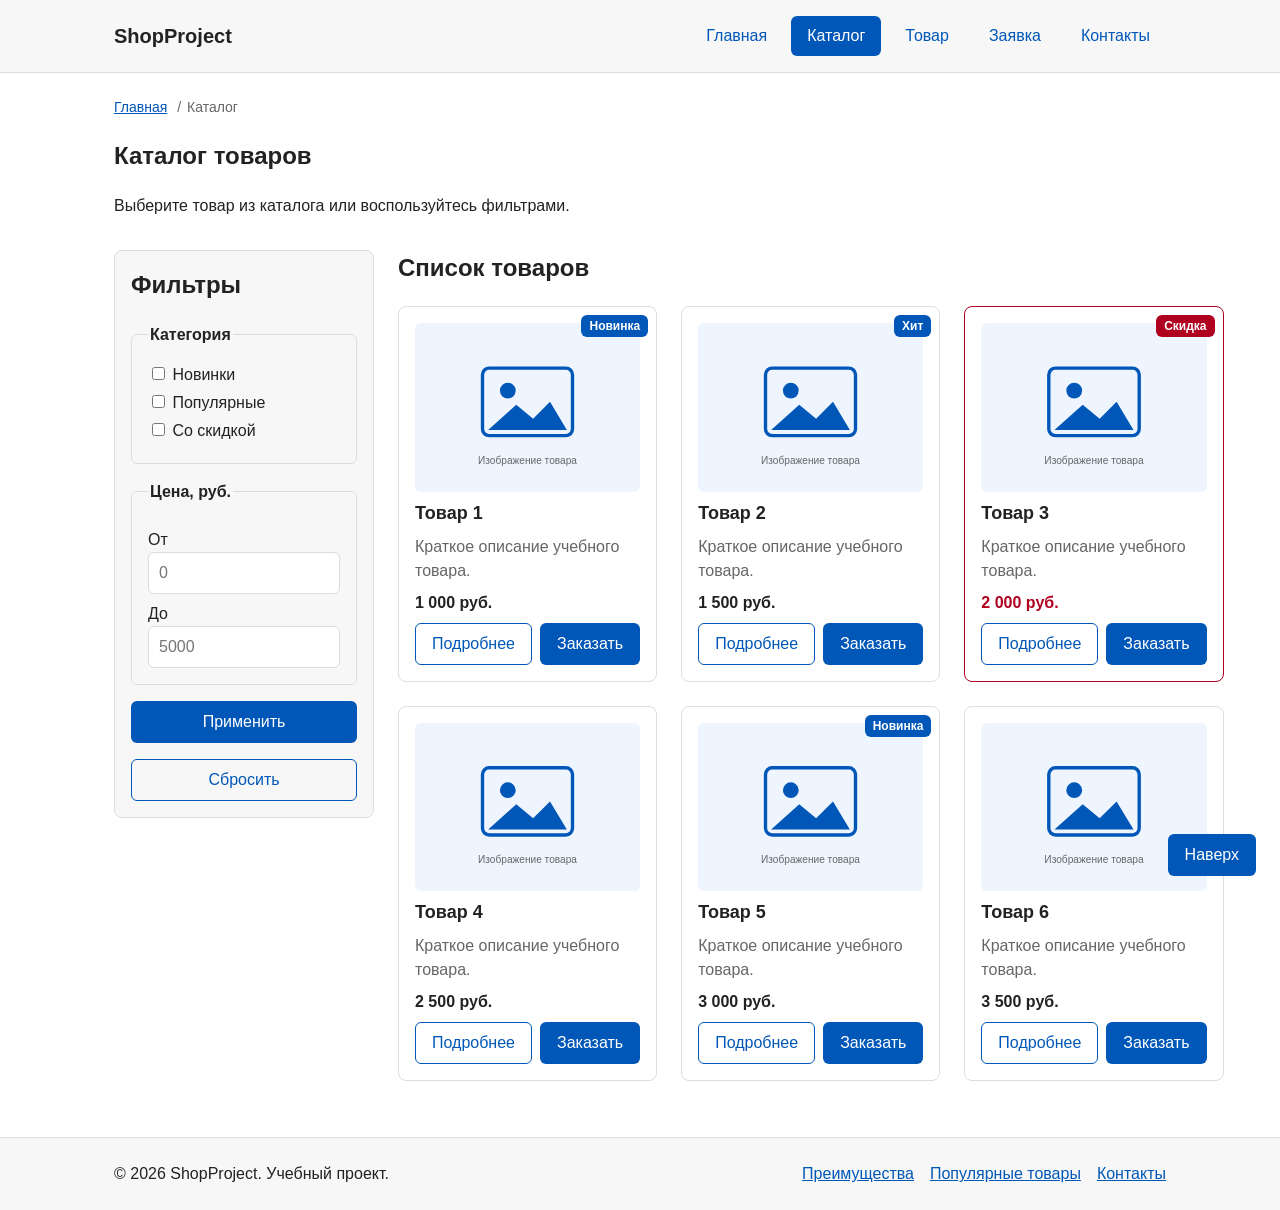
==== catalog.html @ 9f117d43 "Initial project from KR1" ====
<!DOCTYPE html>
<html lang="ru">
<head>
  <meta charset="UTF-8">
  <meta name="viewport" content="width=device-width, initial-scale=1.0">
  <title>Каталог — ShopProject</title>
  <meta name="description" content="Каталог учебных товаров с фильтрами.">
  <link rel="stylesheet" href="css/style.css">
  <script src="js/main.js" defer></script>
</head>
<body>
  <header class="site-header">
    <div class="site-header__inner">
      <a class="site-header__logo" href="index.html">ShopProject</a>

      <nav class="site-nav" aria-label="Основная навигация">
        <ul class="site-nav__list">
          <li class="site-nav__item">
            <a class="site-nav__link" href="index.html">Главная</a>
          </li>
          <li class="site-nav__item">
            <a class="site-nav__link site-nav__link--active" href="catalog.html">Каталог</a>
          </li>
          <li class="site-nav__item">
            <a class="site-nav__link" href="product.html">Товар</a>
          </li>
          <li class="site-nav__item">
            <a class="site-nav__link" href="order.html">Заявка</a>
          </li>
          <li class="site-nav__item">
            <a class="site-nav__link" href="contacts.html">Контакты</a>
          </li>
        </ul>
      </nav>
    </div>
  </header>

  <main id="top">
    <nav class="breadcrumbs" aria-label="Хлебные крошки">
      <a class="breadcrumbs__link" href="index.html">Главная</a>
      <span class="breadcrumbs__current">Каталог</span>
    </nav>

    <section class="section">
      <h1>Каталог товаров</h1>
      <p>Выберите товар из каталога или воспользуйтесь фильтрами.</p>
    </section>

    <div class="catalog-layout">
      <aside class="catalog-filters">
        <h2 class="catalog-filters__title">Фильтры</h2>

        <form class="filters-form" action="#" method="get">
          <fieldset class="filters-form__group">
            <legend class="filters-form__legend">Категория</legend>
            <label class="filters-form__option">
              <input type="checkbox" name="category" value="new"> Новинки
            </label>
            <label class="filters-form__option">
              <input type="checkbox" name="category" value="popular"> Популярные
            </label>
            <label class="filters-form__option">
              <input type="checkbox" name="category" value="sale"> Со скидкой
            </label>
          </fieldset>

          <fieldset class="filters-form__group">
            <legend class="filters-form__legend">Цена, руб.</legend>
            <label class="filters-form__label" for="price-from">От</label>
            <input class="filters-form__input" id="price-from" name="price-from" type="number" min="0" placeholder="0">
            <label class="filters-form__label" for="price-to">До</label>
            <input class="filters-form__input" id="price-to" name="price-to" type="number" min="0" placeholder="5000">
          </fieldset>

          <button class="button button--primary" type="submit">Применить</button>
          <button class="button button--secondary" type="reset">Сбросить</button>
        </form>
      </aside>

      <section class="catalog-products">
        <h2 class="section__title">Список товаров</h2>

        <div class="products-grid">
          <article class="product-card">
            <span class="product-card__badge">Новинка</span>
            <img class="product-card__image" src="images/product-placeholder.svg" alt="Учебный товар 1" width="400" height="300">
            <h3 class="product-card__title">Товар 1</h3>
            <p class="product-card__description">Краткое описание учебного товара.</p>
            <p class="product-card__price">1 000 руб.</p>
            <div class="product-card__actions">
              <a class="button button--secondary" href="product.html">Подробнее</a>
              <button class="button button--primary product-card__button" type="button" data-product="Товар 1">
                Заказать
              </button>
            </div>
          </article>

          <article class="product-card">
            <span class="product-card__badge">Хит</span>
            <img class="product-card__image" src="images/product-placeholder.svg" alt="Учебный товар 2" width="400" height="300">
            <h3 class="product-card__title">Товар 2</h3>
            <p class="product-card__description">Краткое описание учебного товара.</p>
            <p class="product-card__price">1 500 руб.</p>
            <div class="product-card__actions">
              <a class="button button--secondary" href="product.html">Подробнее</a>
              <button class="button button--primary product-card__button" type="button" data-product="Товар 2">
                Заказать
              </button>
            </div>
          </article>

          <article class="product-card product-card--discount">
            <span class="product-card__badge">Скидка</span>
            <img class="product-card__image" src="images/product-placeholder.svg" alt="Учебный товар 3" width="400" height="300">
            <h3 class="product-card__title">Товар 3</h3>
            <p class="product-card__description">Краткое описание учебного товара.</p>
            <p class="product-card__price">2 000 руб.</p>
            <div class="product-card__actions">
              <a class="button button--secondary" href="product.html">Подробнее</a>
              <button class="button button--primary product-card__button" type="button" data-product="Товар 3">
                Заказать
              </button>
            </div>
          </article>

          <article class="product-card">
            <img class="product-card__image" src="images/product-placeholder.svg" alt="Учебный товар 4" width="400" height="300">
            <h3 class="product-card__title">Товар 4</h3>
            <p class="product-card__description">Краткое описание учебного товара.</p>
            <p class="product-card__price">2 500 руб.</p>
            <div class="product-card__actions">
              <a class="button button--secondary" href="product.html">Подробнее</a>
              <button class="button button--primary product-card__button" type="button" data-product="Товар 4">
                Заказать
              </button>
            </div>
          </article>

          <article class="product-card">
            <span class="product-card__badge">Новинка</span>
            <img class="product-card__image" src="images/product-placeholder.svg" alt="Учебный товар 5" width="400" height="300">
            <h3 class="product-card__title">Товар 5</h3>
            <p class="product-card__description">Краткое описание учебного товара.</p>
            <p class="product-card__price">3 000 руб.</p>
            <div class="product-card__actions">
              <a class="button button--secondary" href="product.html">Подробнее</a>
              <button class="button button--primary product-card__button" type="button" data-product="Товар 5">
                Заказать
              </button>
            </div>
          </article>

          <article class="product-card">
            <img class="product-card__image" src="images/product-placeholder.svg" alt="Учебный товар 6" width="400" height="300">
            <h3 class="product-card__title">Товар 6</h3>
            <p class="product-card__description">Краткое описание учебного товара.</p>
            <p class="product-card__price">3 500 руб.</p>
            <div class="product-card__actions">
              <a class="button button--secondary" href="product.html">Подробнее</a>
              <button class="button button--primary product-card__button" type="button" data-product="Товар 6">
                Заказать
              </button>
            </div>
          </article>
        </div>
      </section>
    </div>
  </main>

  <footer class="site-footer" id="contacts">
    <div class="site-footer__inner">
      <p class="site-footer__text">&copy; 2026 ShopProject. Учебный проект.</p>
      <nav class="site-footer__links" aria-label="Ссылки в подвале">
        <a href="index.html#advantages">Преимущества</a>
        <a href="index.html#popular">Популярные товары</a>
        <a href="contacts.html">Контакты</a>
      </nav>
    </div>
  </footer>

  <a class="button button--primary back-to-top" href="#top">Наверх</a>

  <dialog class="order-dialog" id="order-dialog" aria-labelledby="order-dialog-title">
    <h2 class="order-dialog__title" id="order-dialog-title">Быстрая заявка</h2>

    <form class="order-form" action="#" method="post">
      <input type="hidden" id="dialog-product" name="product">

      <div class="order-form__field">
        <label class="order-form__label" for="dialog-name">Имя</label>
        <input class="order-form__input" id="dialog-name" name="name" type="text" required>
      </div>

      <div class="order-form__field">
        <label class="order-form__label" for="dialog-email">E-mail</label>
        <input class="order-form__input" id="dialog-email" name="email" type="email" required>
      </div>

      <div class="order-form__actions">
        <button class="button button--primary" type="submit">Отправить заявку</button>
        <button class="button button--secondary" type="button" id="close-order-dialog">Закрыть</button>
      </div>
    </form>
  </dialog>
</body>
</html>
---- css/style.css ----
/* ===============================
   1. Переменные проекта
   =============================== */

:root {
  /* Цвета */
  --color-bg: #ffffff;
  --color-text: #222222;
  --color-muted: #666666;
  --color-primary: #0057b8;
  --color-primary-dark: #003f86;
  --color-border: #dddddd;
  --color-surface: #f7f7f7;
  --color-surface-accent: #eef5ff;
  --color-danger: #b00020;
  --color-success: #168a2f;
  --color-white: #ffffff;

  /* Отступы */
  --space-xs: 4px;
  --space-sm: 8px;
  --space-md: 16px;
  --space-lg: 24px;
  --space-xl: 32px;

  /* Скругления */
  --radius-sm: 6px;
  --radius-md: 8px;
  --radius-lg: 12px;

  /* Размеры */
  --container-width: 1100px;
}

/* ===============================
   2. Базовые стили
   =============================== */

* {
  box-sizing: border-box;
}

html {
  scroll-behavior: smooth;
}

body {
  margin: 0;
  font-family: Arial, sans-serif;
  line-height: 1.5;
  color: var(--color-text);
  background-color: var(--color-bg);
}

a {
  color: var(--color-primary);
}

a:hover {
  color: var(--color-primary-dark);
}

a:focus-visible {
  outline: 2px solid var(--color-primary);
  outline-offset: 3px;
}

main {
  max-width: var(--container-width);
  margin: 0 auto;
  padding: var(--space-lg);
}

:target {
  outline: 2px dashed var(--color-primary);
  outline-offset: 4px;
}

/* ===============================
   3. Шапка и навигация
   =============================== */

.site-header {
  position: sticky;
  top: 0;
  z-index: 100;
  background-color: var(--color-surface);
  border-bottom: 1px solid var(--color-border);
}

.site-header__inner {
  display: flex;
  justify-content: space-between;
  align-items: center;
  max-width: var(--container-width);
  margin: 0 auto;
  padding: var(--space-md) var(--space-lg);
}

.site-header__logo {
  font-size: 20px;
  font-weight: 700;
  color: var(--color-text);
  text-decoration: none;
}

.site-nav__list {
  display: flex;
  align-items: center;
  gap: var(--space-sm);
  margin: 0;
  padding: 0;
  list-style: none;
}

.site-nav__link {
  display: inline-block;
  padding: var(--space-sm) var(--space-md);
  color: var(--color-primary);
  text-decoration: none;
  border-radius: var(--radius-sm);
}

.site-nav__link:hover {
  color: var(--color-white);
  background-color: var(--color-primary);
}

.site-nav__link:focus-visible {
  outline: 2px solid var(--color-primary);
  outline-offset: 3px;
}

.site-nav__link--active {
  color: var(--color-white);
  background-color: var(--color-primary);
}

/* ===============================
   4. Хлебные крошки
   =============================== */

.breadcrumbs {
  margin-bottom: var(--space-md);
  font-size: 14px;
  color: var(--color-muted);
}

.breadcrumbs__link {
  color: var(--color-primary);
}

/* Разделитель «/» перед каждым пунктом, кроме первого.
   inline-block — чтобы подчёркивание ссылки не распространялось на «/». */
.breadcrumbs > * + *::before {
  content: "/";
  display: inline-block;
  margin: 0 6px;
  color: var(--color-muted);
}

/* ===============================
   5. Главная страница
   =============================== */

.hero {
  display: grid;
  grid-template-columns: 1fr 1fr;
  align-items: center;
  gap: var(--space-xl);
  margin-bottom: var(--space-xl);
  padding: var(--space-xl);
  background-color: var(--color-surface-accent);
  border-radius: var(--radius-lg);
}

.hero__title {
  margin: 0 0 var(--space-md);
  font-size: 40px;
  line-height: 1.2;
}

.hero__text {
  margin: 0 0 var(--space-lg);
  color: var(--color-muted);
}

.hero__actions {
  display: flex;
  gap: var(--space-md);
}

.hero__image {
  display: block;
  width: 100%;
  height: auto;
  border-radius: var(--radius-md);
}

.section {
  margin-bottom: var(--space-xl);
}

.section__title {
  margin-top: 0;
}

.advantages {
  display: grid;
  grid-template-columns: repeat(3, 1fr);
  gap: var(--space-lg);
  margin: 0;
  padding: 0;
  list-style: none;
}

.advantages__item {
  padding: var(--space-lg);
  border: 1px solid var(--color-border);
  border-radius: var(--radius-md);
  background-color: var(--color-surface);
}

.advantages__title {
  margin: 0 0 var(--space-sm);
  font-size: 18px;
}

.advantages__text {
  margin: 0;
  color: var(--color-muted);
}

.aside-info {
  margin-bottom: var(--space-xl);
  padding: var(--space-md);
  border-left: 4px solid var(--color-primary);
  background-color: var(--color-surface);
}

/* ===============================
   6. Карточки товаров
   =============================== */

.products-grid {
  display: grid;
  grid-template-columns: repeat(3, 1fr);
  gap: var(--space-lg);
}

.product-card {
  position: relative;
  display: flex;
  flex-direction: column;
  gap: var(--space-sm);
  padding: var(--space-md);
  border: 1px solid var(--color-border);
  border-radius: var(--radius-md);
  background-color: var(--color-bg);
}

.product-card:hover {
  border-color: var(--color-primary);
}

.product-card--discount {
  border-color: var(--color-danger);
}

.product-card__badge {
  position: absolute;
  top: var(--space-sm);
  right: var(--space-sm);
  z-index: 1;
  padding: 2px var(--space-sm);
  font-size: 12px;
  font-weight: 700;
  color: var(--color-white);
  background-color: var(--color-primary);
  border-radius: var(--radius-sm);
}

.product-card--discount .product-card__badge {
  background-color: var(--color-danger);
}

.product-card__image {
  display: block;
  width: 100%;
  height: auto;
  border-radius: var(--radius-sm);
}

.product-card__title {
  margin: 0;
  font-size: 18px;
}

.product-card__description {
  margin: 0;
  color: var(--color-muted);
}

.product-card__price {
  margin: 0;
  font-weight: 700;
}

.product-card--discount .product-card__price {
  color: var(--color-danger);
}

.product-card__actions {
  display: flex;
  gap: var(--space-sm);
  margin-top: auto;
}

/* ===============================
   7. Кнопки
   =============================== */

.button {
  display: inline-block;
  padding: var(--space-sm) var(--space-md);
  border: 1px solid transparent;
  border-radius: var(--radius-sm);
  font: inherit;
  text-decoration: none;
  cursor: pointer;
}

.button--primary {
  color: var(--color-white);
  background-color: var(--color-primary);
}

.button--primary:hover {
  color: var(--color-white);
  background-color: var(--color-primary-dark);
}

.button--secondary {
  color: var(--color-primary);
  background-color: transparent;
  border-color: var(--color-primary);
}

.button--secondary:hover {
  color: var(--color-white);
  background-color: var(--color-primary);
}

.button:focus-visible {
  outline: 2px solid var(--color-primary);
  outline-offset: 3px;
}

.button:disabled,
.button--disabled {
  opacity: 0.6;
  cursor: not-allowed;
}

/* ===============================
   8. Каталог
   =============================== */

.catalog-layout {
  display: grid;
  grid-template-columns: 260px 1fr;
  gap: var(--space-lg);
  align-items: start;
}

.catalog-filters {
  position: sticky;
  top: 100px;
  padding: var(--space-md);
  border: 1px solid var(--color-border);
  border-radius: var(--radius-md);
  background-color: var(--color-surface);
}

.catalog-filters__title {
  margin-top: 0;
}

.filters-form {
  display: grid;
  gap: var(--space-md);
}

.filters-form__group {
  margin: 0;
  padding: var(--space-md);
  border: 1px solid var(--color-border);
  border-radius: var(--radius-sm);
}

.filters-form__legend {
  font-weight: 700;
}

.filters-form__option {
  display: block;
  margin-bottom: var(--space-xs);
}

.filters-form__label {
  display: block;
  margin-top: var(--space-sm);
}

.filters-form__input {
  width: 100%;
  padding: 8px 10px;
  border: 1px solid var(--color-border);
  border-radius: var(--radius-sm);
  font: inherit;
}

/* ===============================
   9. Страница товара
   =============================== */

.product {
  display: grid;
  grid-template-columns: 1fr 1fr;
  gap: var(--space-xl);
  margin-bottom: var(--space-xl);
}

.product__image {
  display: block;
  width: 100%;
  height: auto;
  border: 1px solid var(--color-border);
  border-radius: var(--radius-md);
}

.product__title {
  margin-top: 0;
}

.product__description {
  color: var(--color-muted);
}

.product__price {
  font-size: 28px;
  font-weight: 700;
}

.product__actions {
  display: flex;
  gap: var(--space-md);
}

.product-table {
  width: 100%;
  border-collapse: collapse;
}

.product-table__caption {
  margin-bottom: var(--space-sm);
  font-weight: 700;
  text-align: left;
}

.product-table th,
.product-table td {
  padding: 12px;
  border: 1px solid var(--color-border);
  text-align: left;
}

.product-table thead th {
  color: var(--color-white);
  background-color: var(--color-primary);
}

.product-table tbody tr:nth-child(even) {
  background-color: var(--color-surface);
}

/* ===============================
   10. Формы
   =============================== */

.order-form {
  display: grid;
  grid-template-columns: 1fr 1fr;
  gap: var(--space-md);
  padding: var(--space-lg);
  border: 1px solid var(--color-border);
  border-radius: var(--radius-md);
  background-color: var(--color-surface);
}

.order-form__field {
  display: grid;
  gap: var(--space-xs);
}

.order-form__field--wide {
  grid-column: 1 / -1;
}

.order-form__label {
  font-weight: 700;
}

.order-form__input,
.order-form__select,
.order-form__textarea {
  width: 100%;
  padding: 10px 12px;
  border: 1px solid var(--color-border);
  border-radius: var(--radius-sm);
  font: inherit;
  background-color: var(--color-white);
}

.order-form__textarea {
  min-height: 120px;
  resize: vertical;
}

.order-form__input:hover,
.order-form__select:hover,
.order-form__textarea:hover {
  border-color: var(--color-primary);
}

.order-form__input:focus-visible,
.order-form__select:focus-visible,
.order-form__textarea:focus-visible,
.order-form__checkbox:focus-visible {
  outline: 2px solid var(--color-primary);
  outline-offset: 3px;
}

.order-form__check {
  display: flex;
  align-items: center;
  gap: var(--space-sm);
}

.order-form__note {
  margin: 0;
  font-size: 14px;
  color: var(--color-muted);
}

.order-form__actions {
  display: flex;
  gap: var(--space-md);
}

/* ===============================
   11. Контакты
   =============================== */

.contacts {
  display: grid;
  grid-template-columns: 1fr 1fr;
  gap: var(--space-xl);
  align-items: start;
}

.contacts__list {
  margin: 0;
  padding: var(--space-lg);
  list-style: none;
  border: 1px solid var(--color-border);
  border-radius: var(--radius-md);
}

.contacts__item {
  padding: var(--space-sm) 0;
  border-bottom: 1px solid var(--color-border);
}

.contacts__item:last-child {
  border-bottom: none;
}

/* ===============================
   12. Модальное окно
   =============================== */

.order-dialog {
  width: 560px;
  padding: var(--space-lg);
  border: none;
  border-radius: var(--radius-lg);
}

.order-dialog::backdrop {
  background-color: rgba(0, 0, 0, 0.5);
}

.order-dialog__title {
  margin-top: 0;
}

.order-dialog .order-form {
  grid-template-columns: 1fr;
  padding: 0;
  border: none;
  background-color: transparent;
}

/* ===============================
   13. Подвал и кнопка «Наверх»
   =============================== */

.site-footer {
  margin-top: var(--space-xl);
  background-color: var(--color-surface);
  border-top: 1px solid var(--color-border);
}

.site-footer__inner {
  display: flex;
  justify-content: space-between;
  align-items: center;
  max-width: var(--container-width);
  margin: 0 auto;
  padding: var(--space-lg);
}

.site-footer__text {
  margin: 0;
}

.site-footer__links {
  display: flex;
  gap: var(--space-md);
}

.back-to-top {
  position: fixed;
  right: var(--space-lg);
  bottom: var(--space-lg);
  z-index: 90;
}
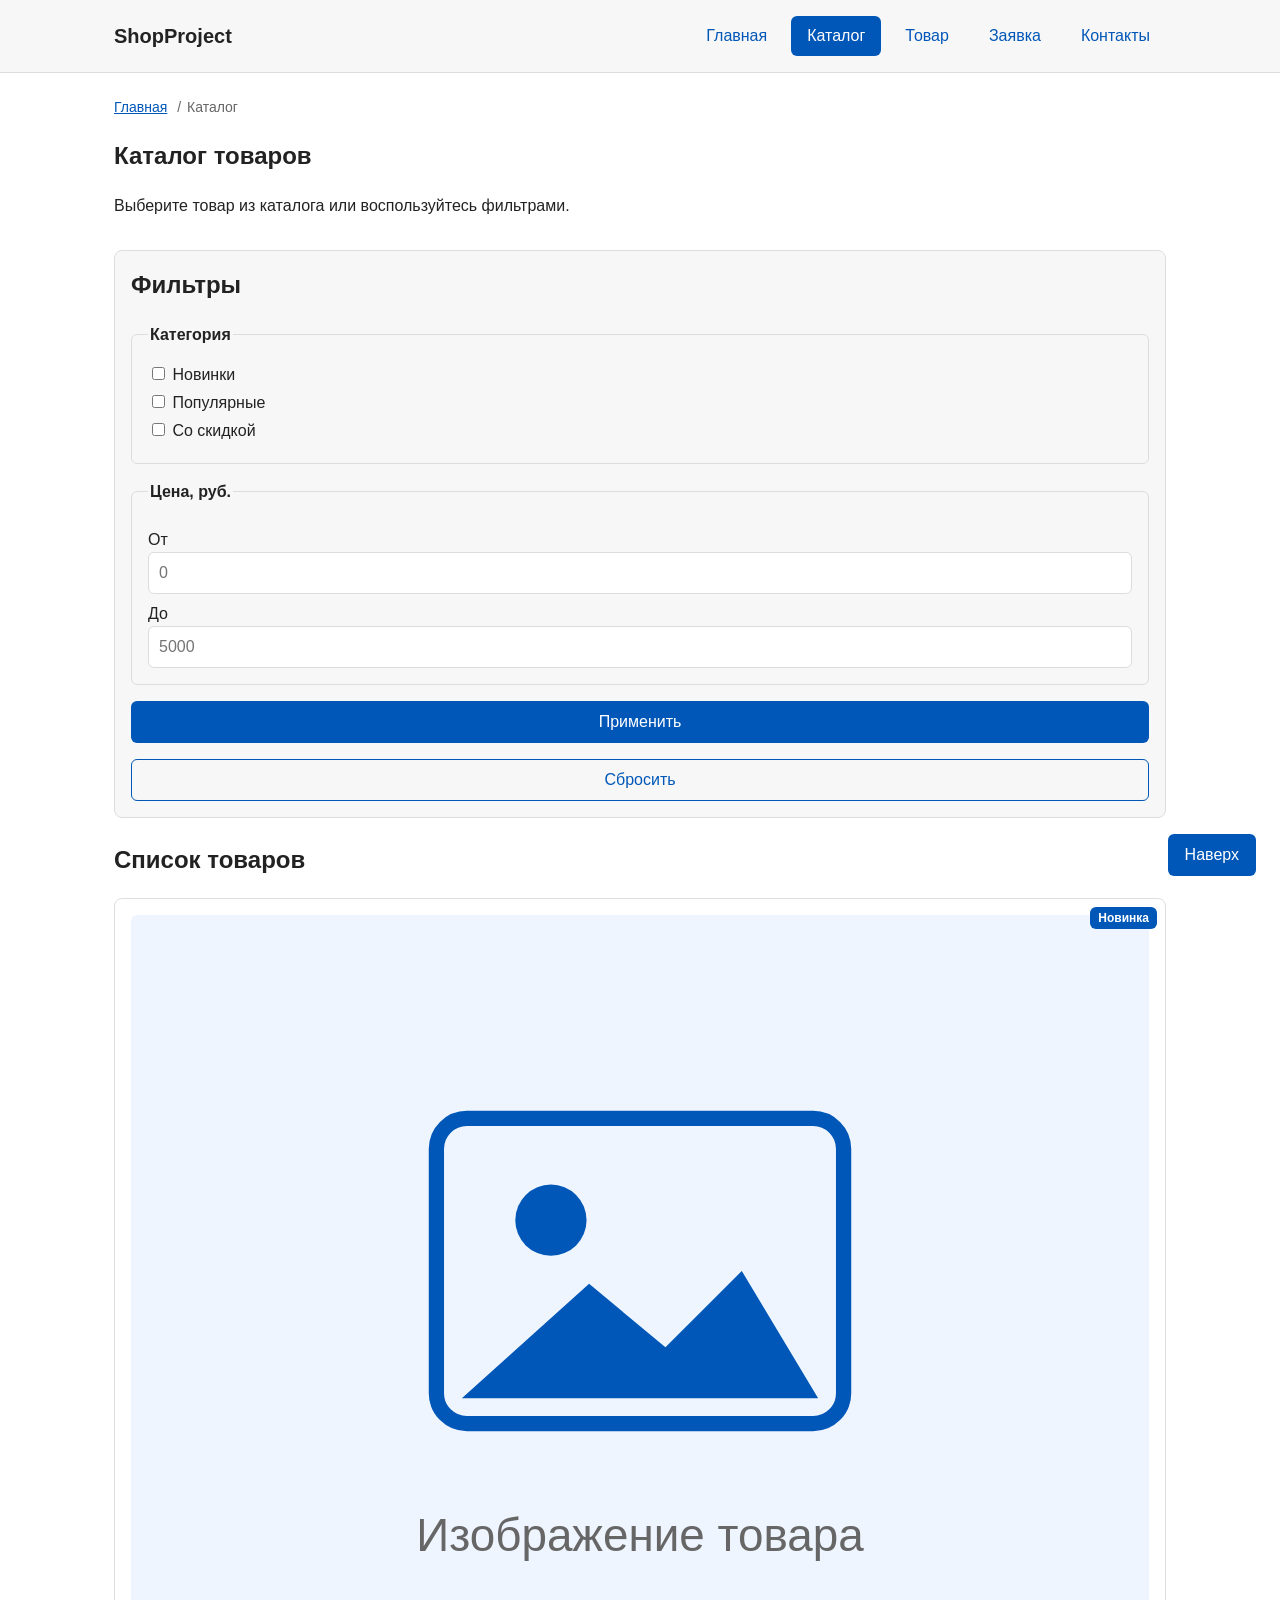
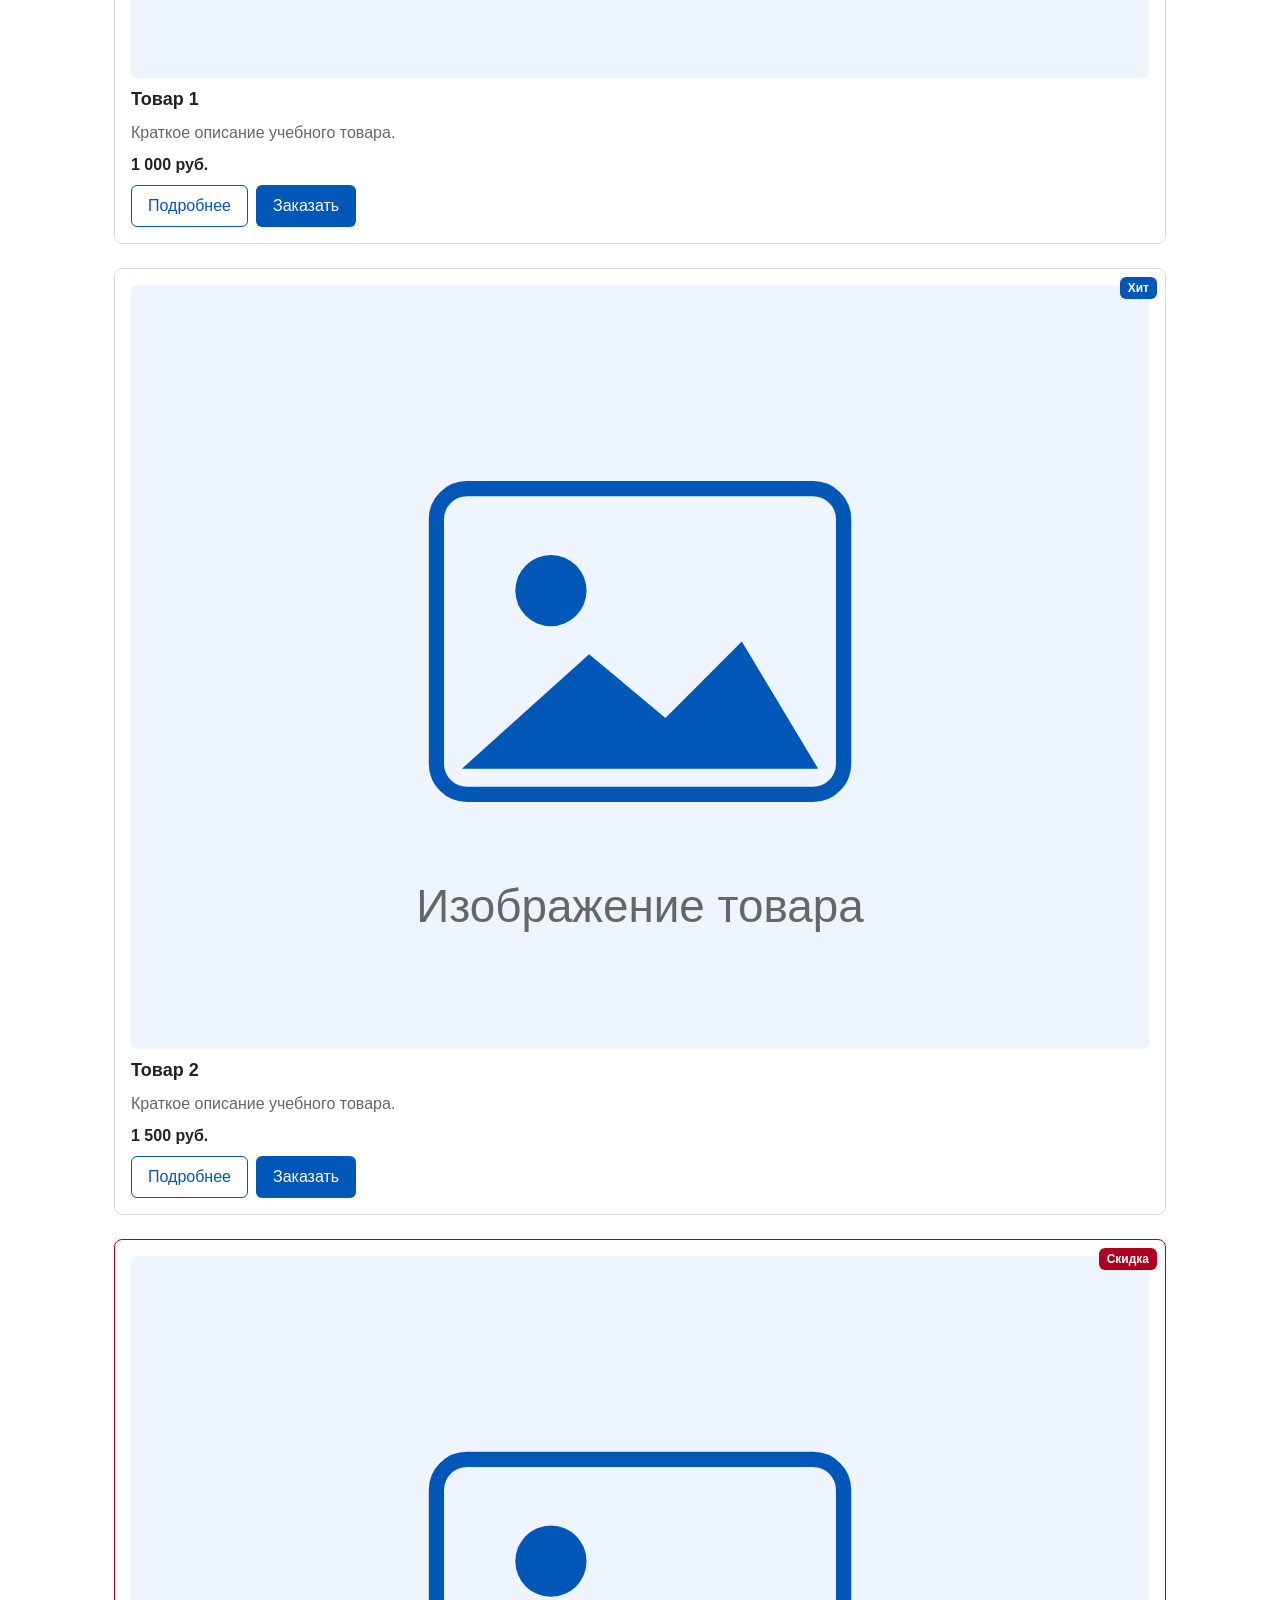
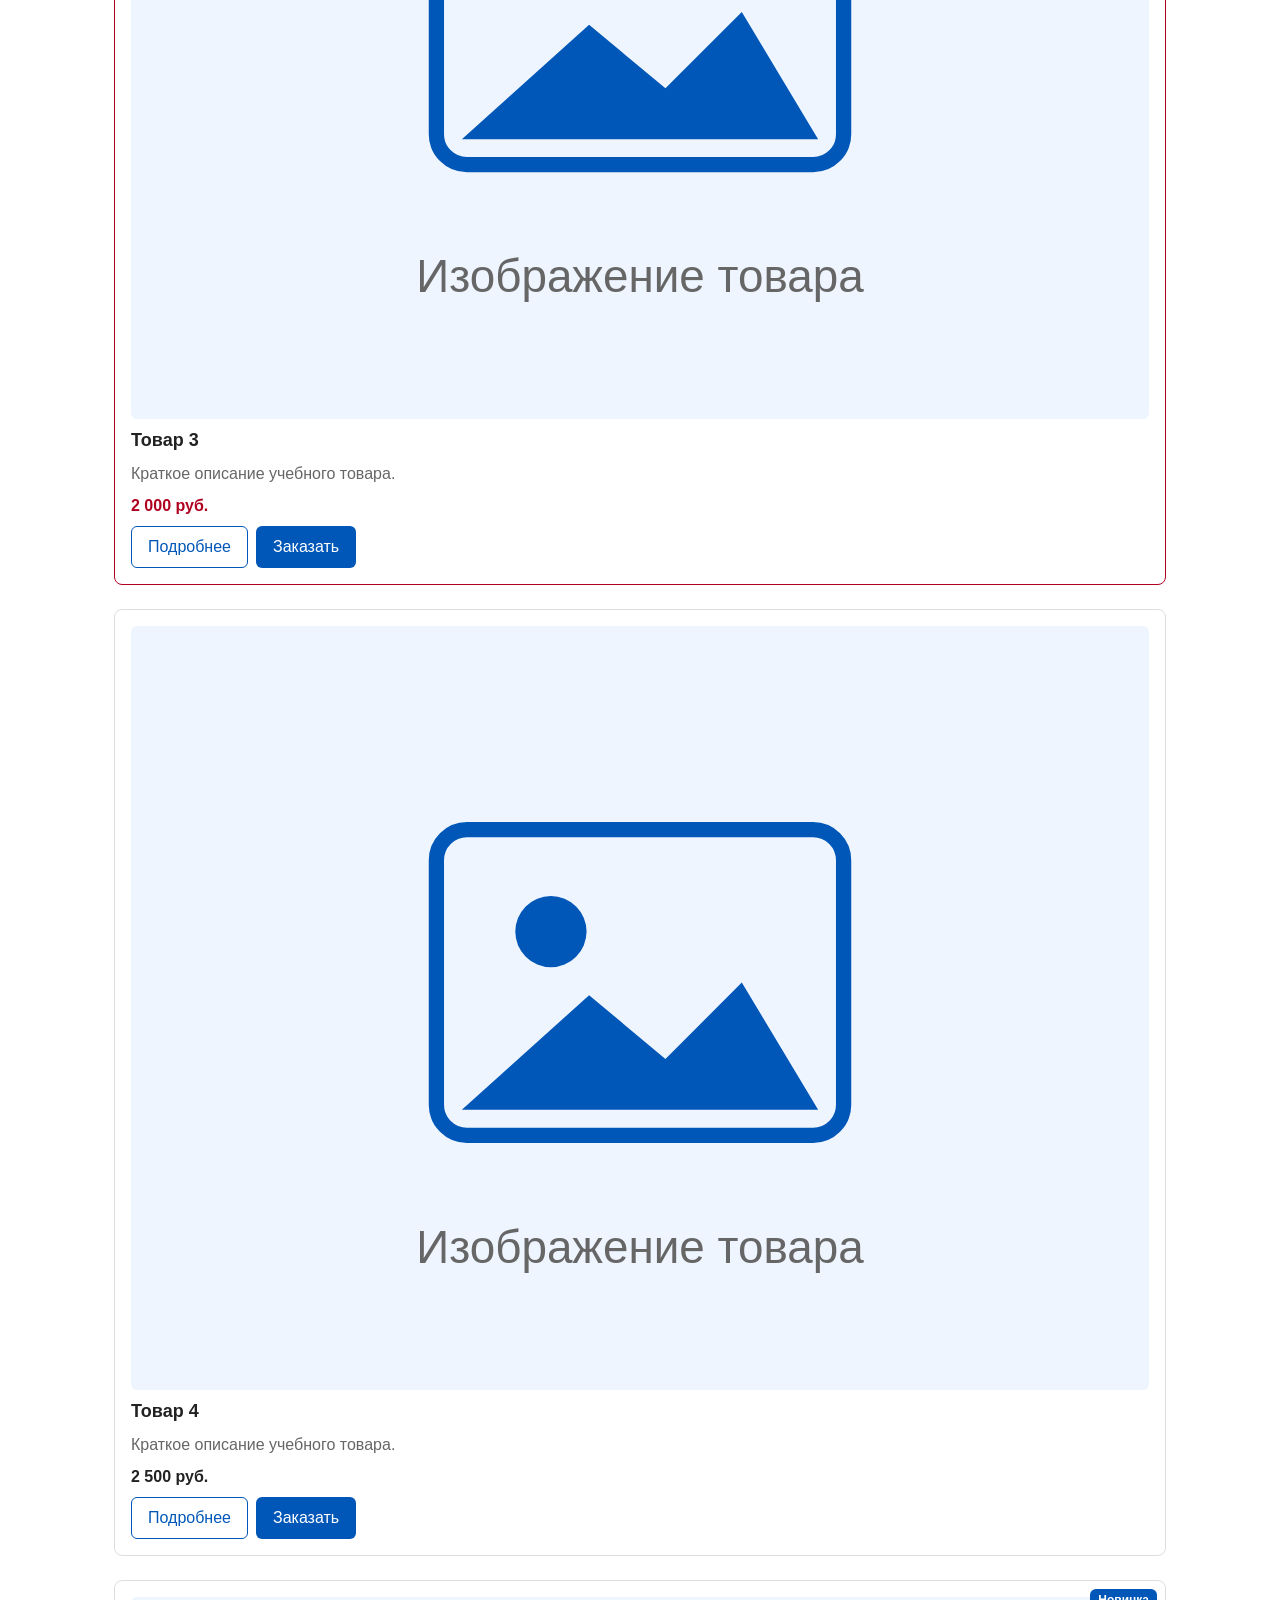
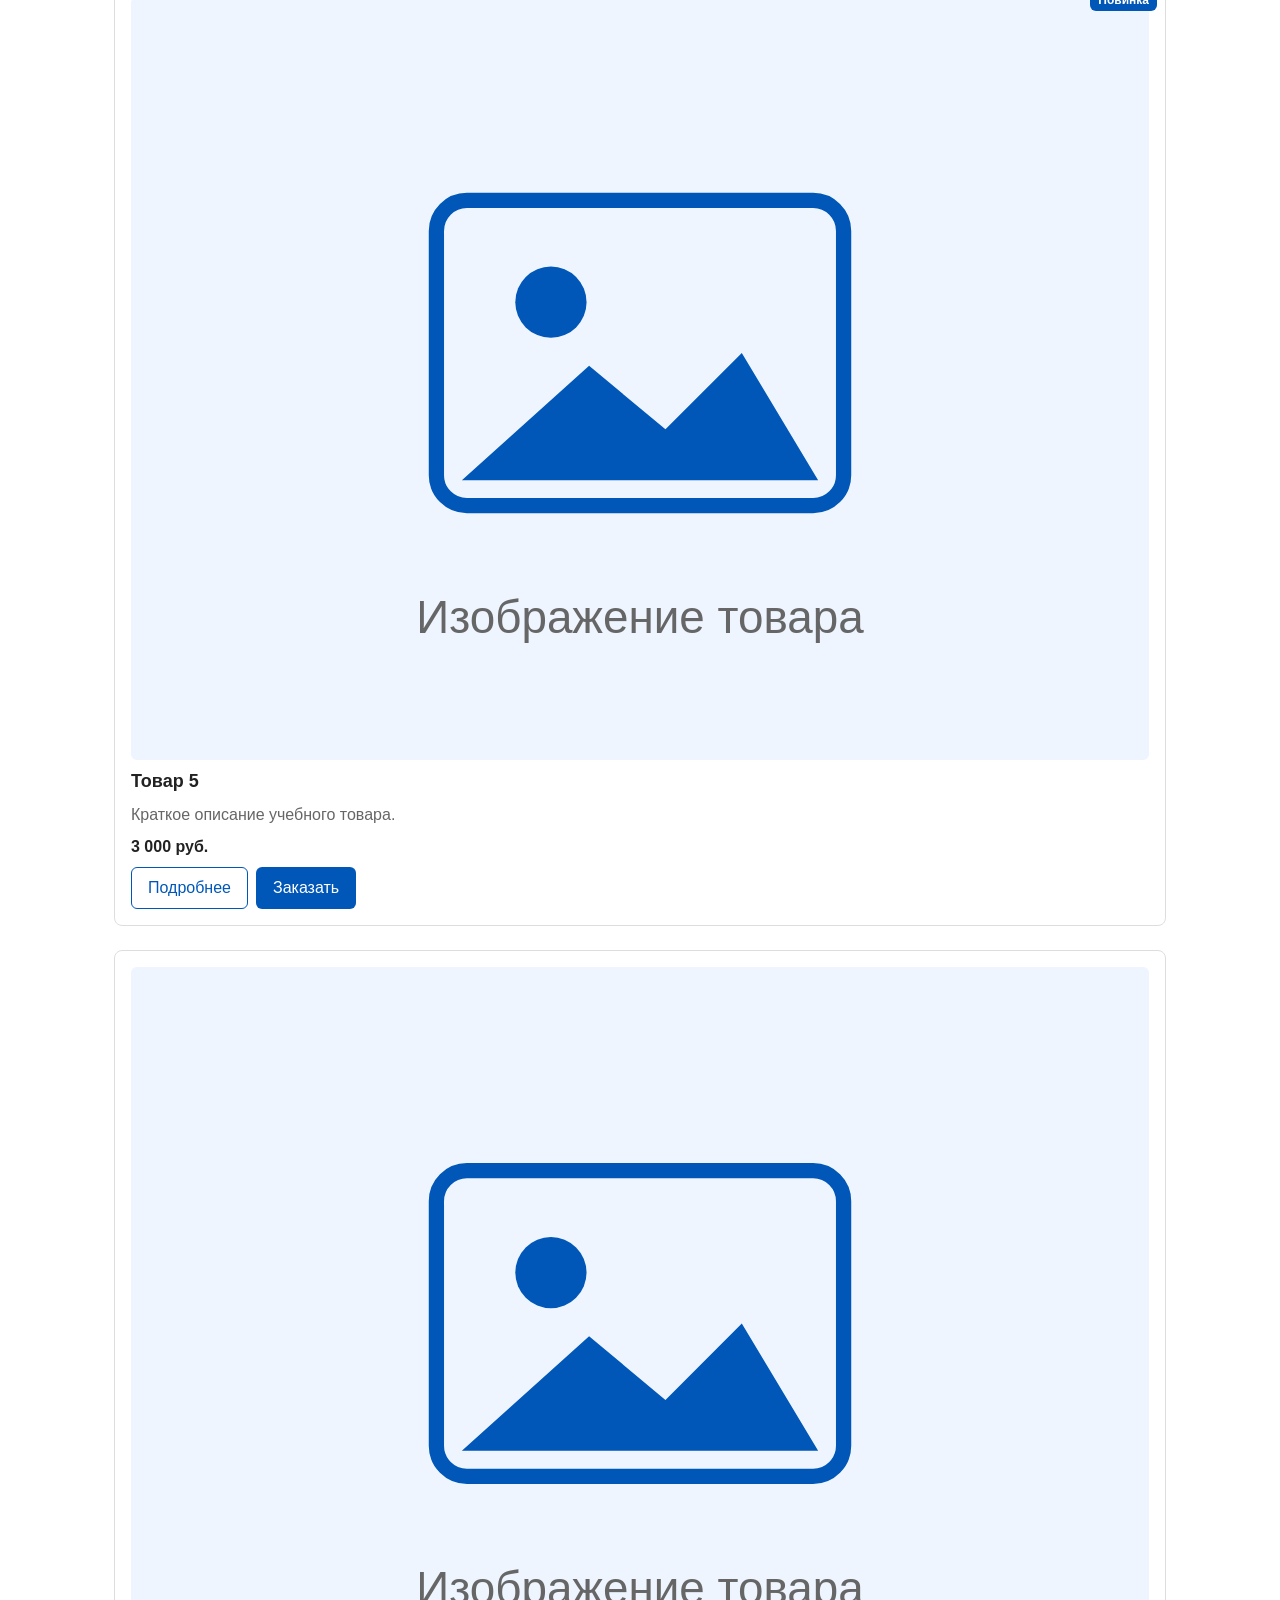
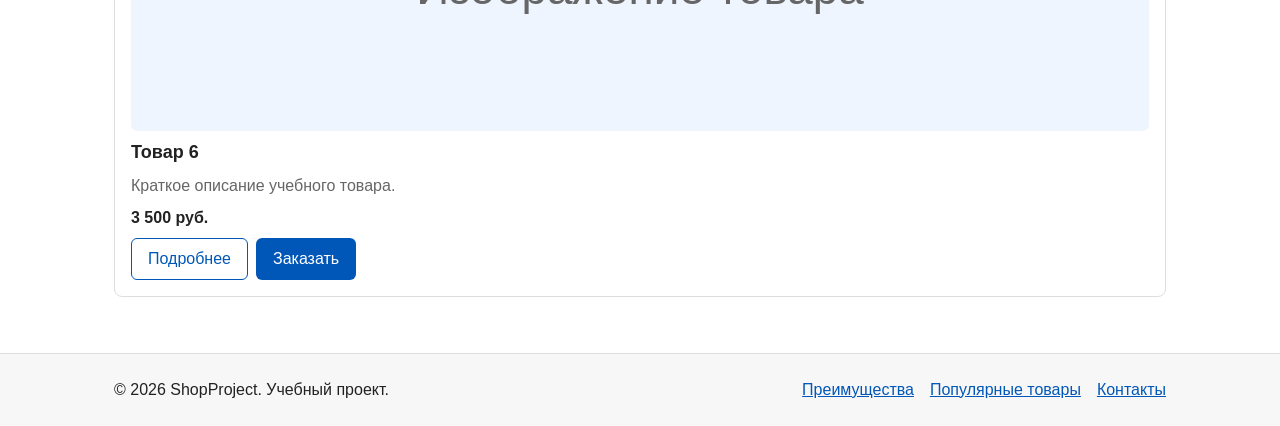
==== commit 278080b3: "Add responsive.css and container paddings" ====
--- a/catalog.html
+++ b/catalog.html
@@ -6,6 +6,7 @@
   <title>Каталог — ShopProject</title>
   <meta name="description" content="Каталог учебных товаров с фильтрами.">
   <link rel="stylesheet" href="css/style.css">
+  <link rel="stylesheet" href="css/responsive.css">
   <script src="js/main.js" defer></script>
 </head>
 <body>
--- a/css/style.css
+++ b/css/style.css
@@ -244,7 +244,6 @@
 
 .products-grid {
   display: grid;
-  grid-template-columns: repeat(3, 1fr);
   gap: var(--space-lg);
 }
 
@@ -368,7 +367,6 @@
 
 .catalog-layout {
   display: grid;
-  grid-template-columns: 260px 1fr;
   gap: var(--space-lg);
   align-items: start;
 }
--- a/css/responsive.css
+++ b/css/responsive.css
@@ -0,0 +1,27 @@
+*,
+*::before,
+*::after {
+    box-sizing: border-box;
+}
+
+img,
+video {
+    max-width: 100%;
+    height: auto;
+}
+
+main,
+.site-header__inner,
+.site-footer__inner {
+    padding-left: 16px;
+    padding-right: 16px;
+}
+
+@media (min-width: 768px) {
+    main,
+    .site-header__inner,
+    .site-footer__inner {
+        padding-left: 24px;
+        padding-right: 24px;
+    }
+}
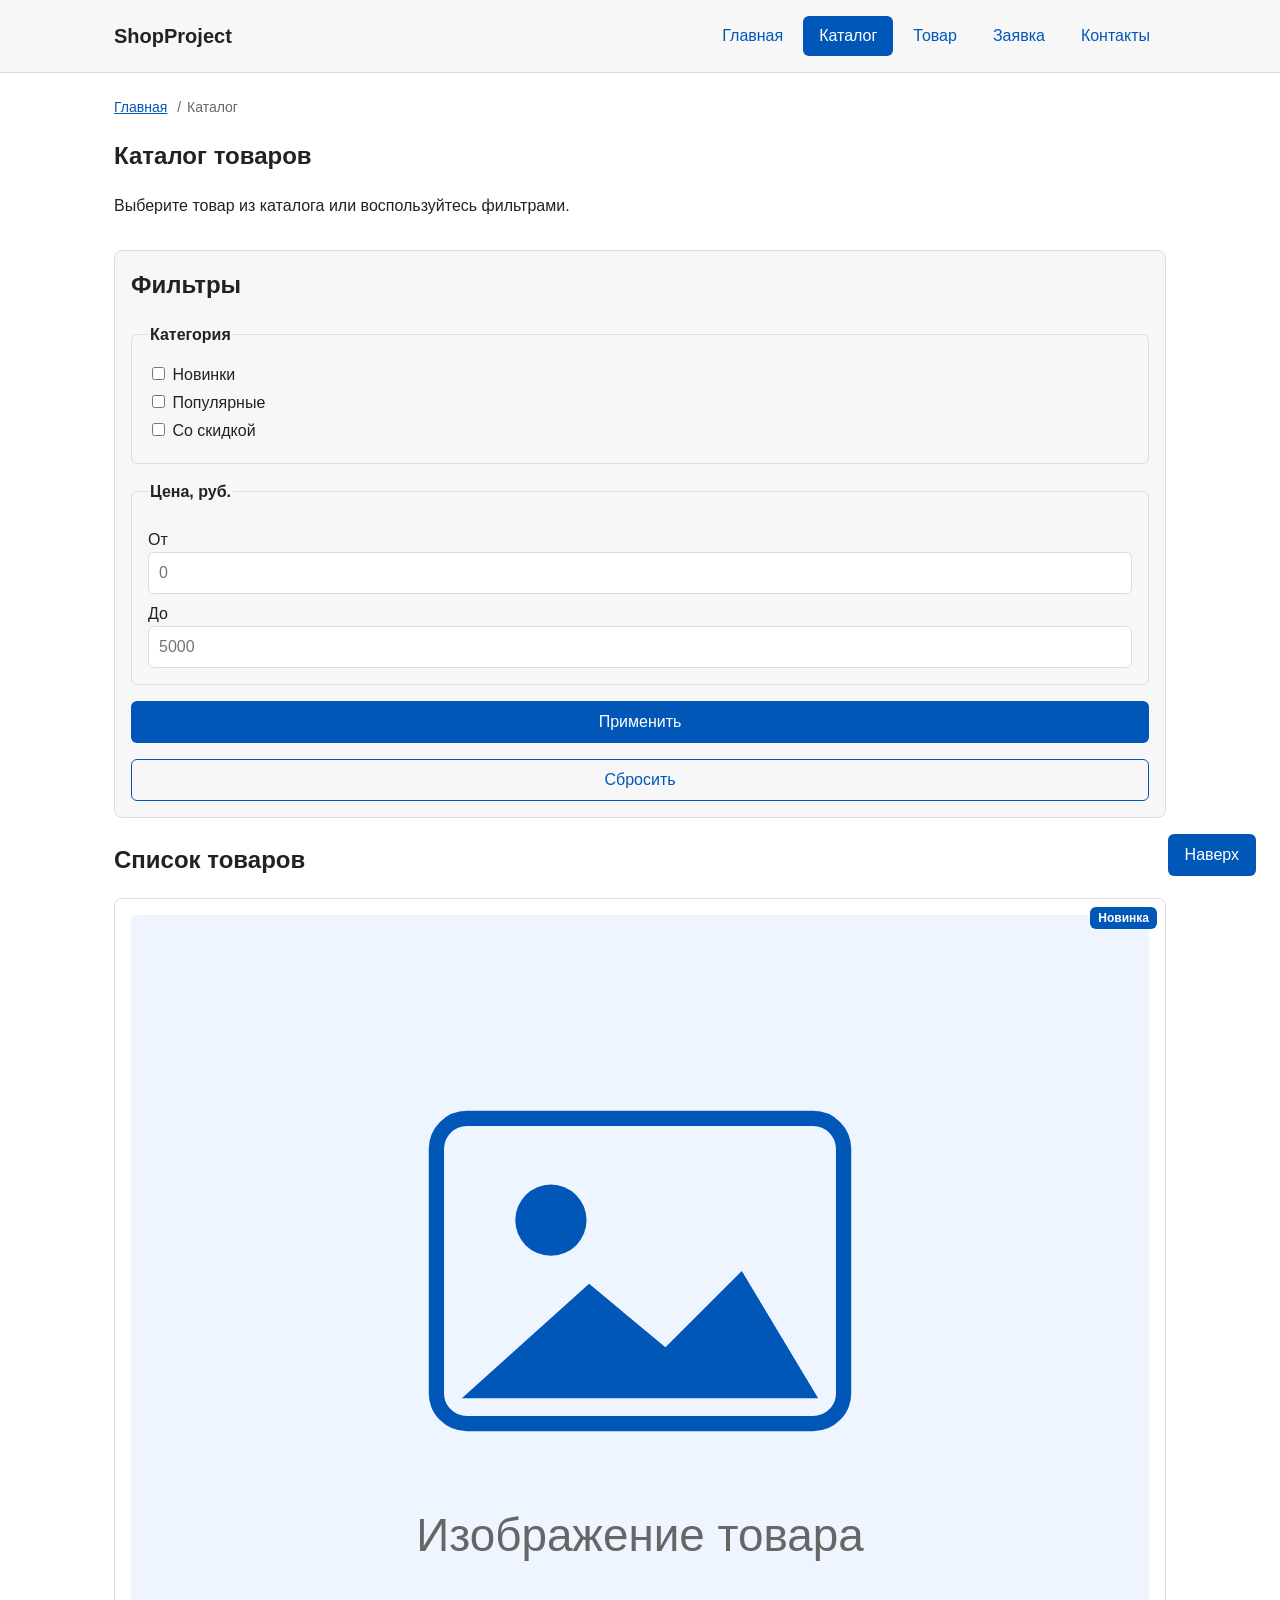
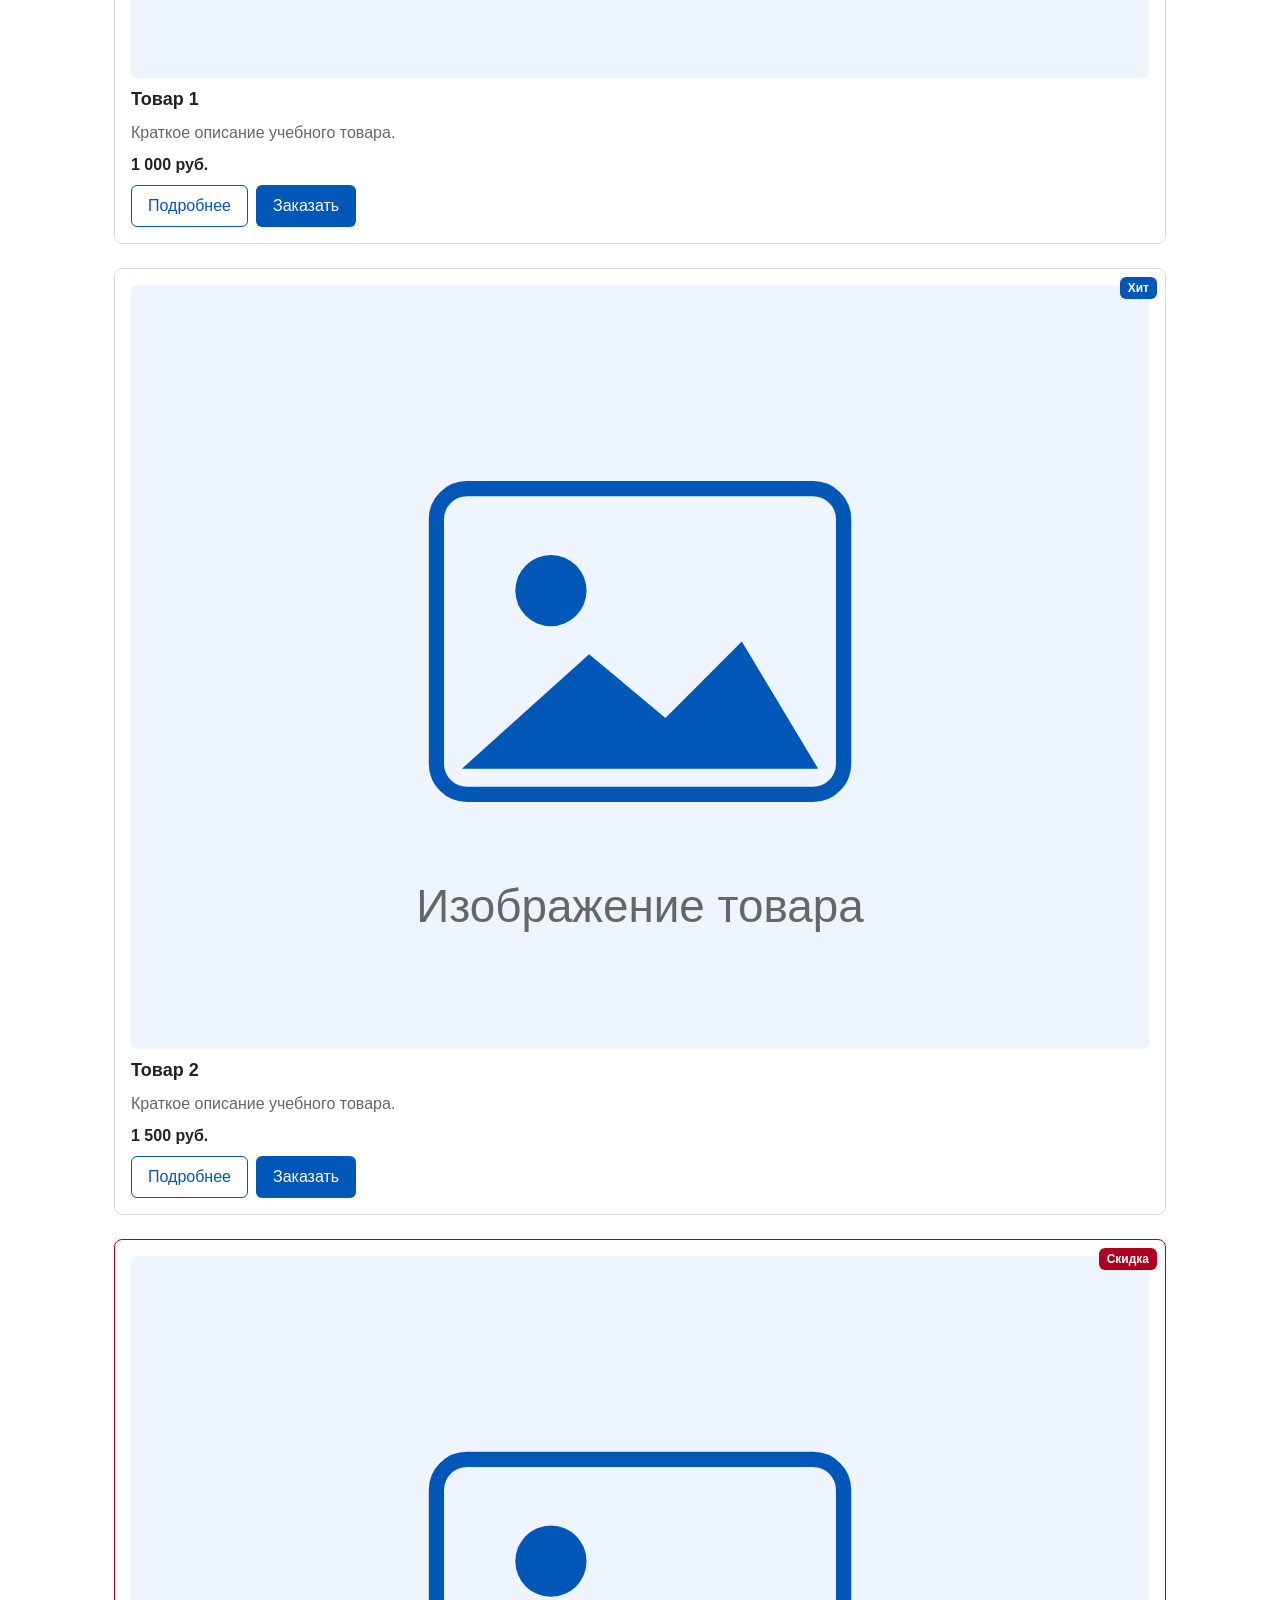
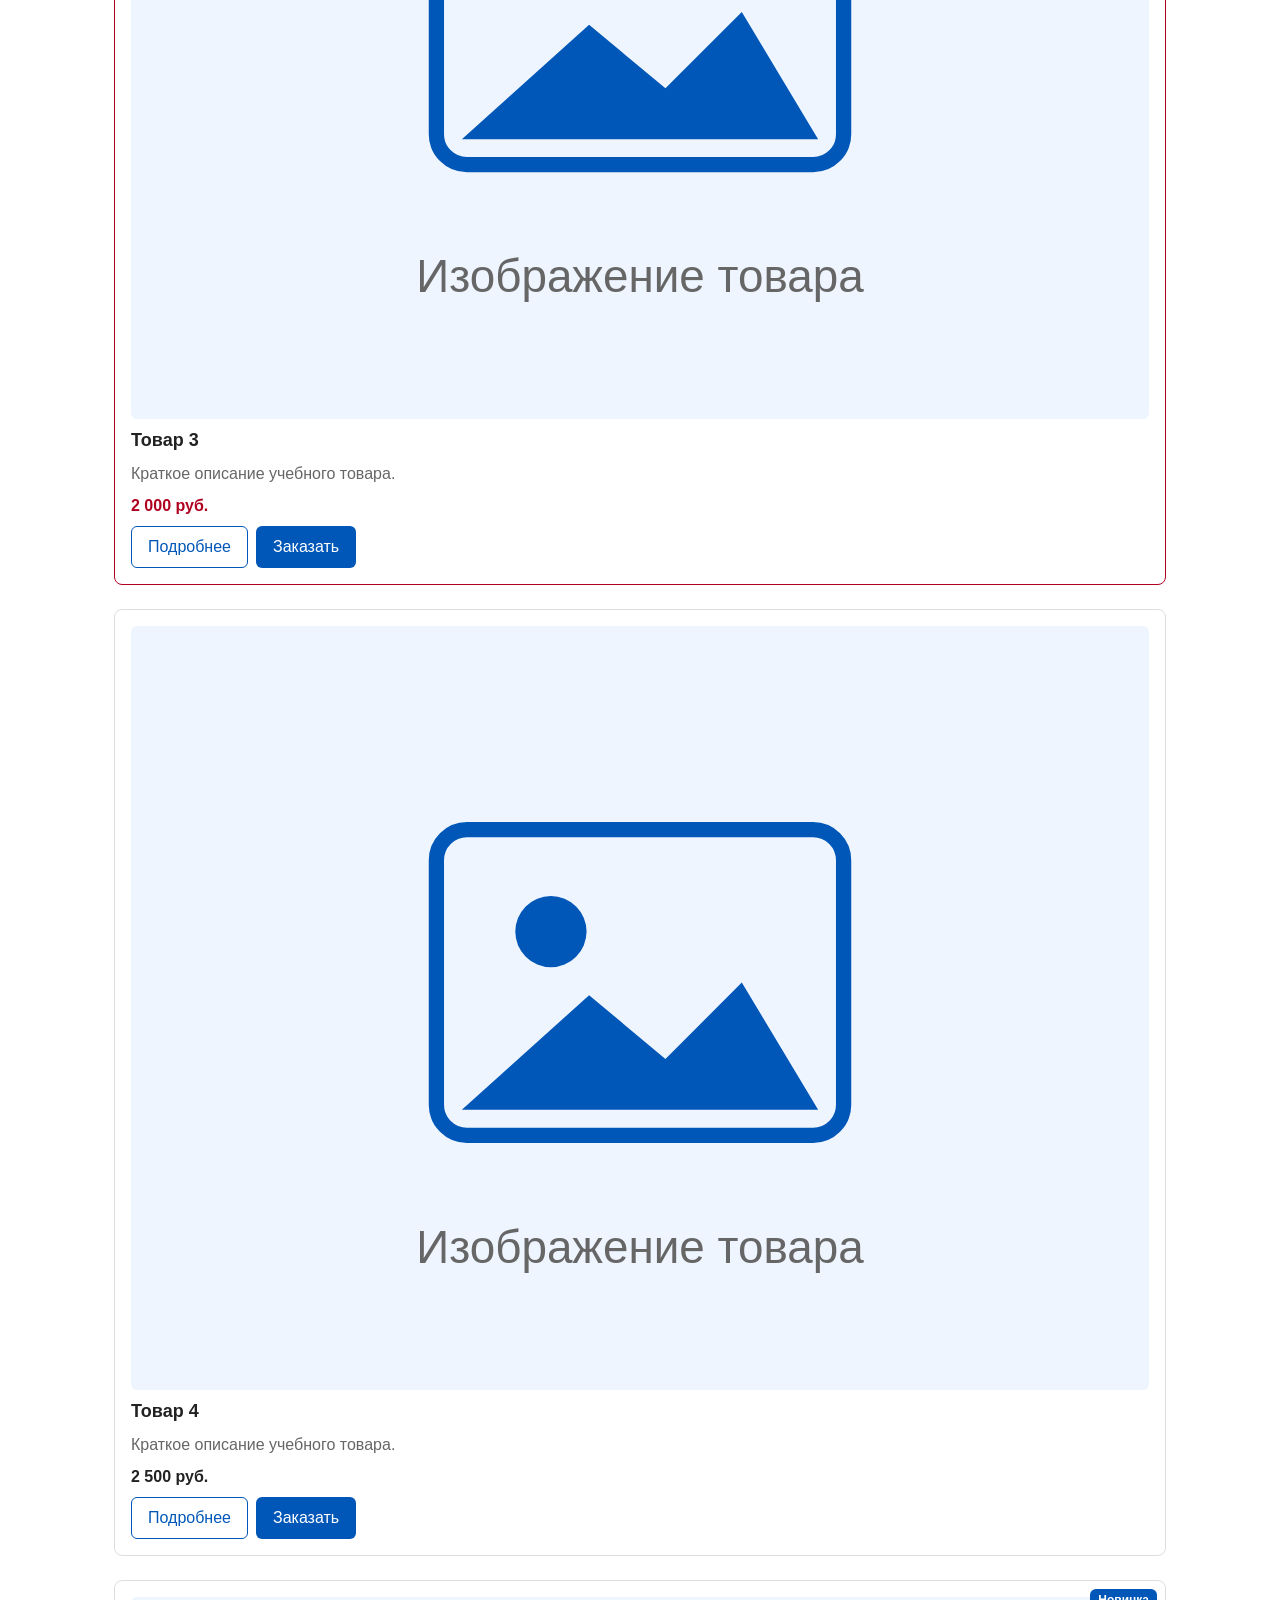
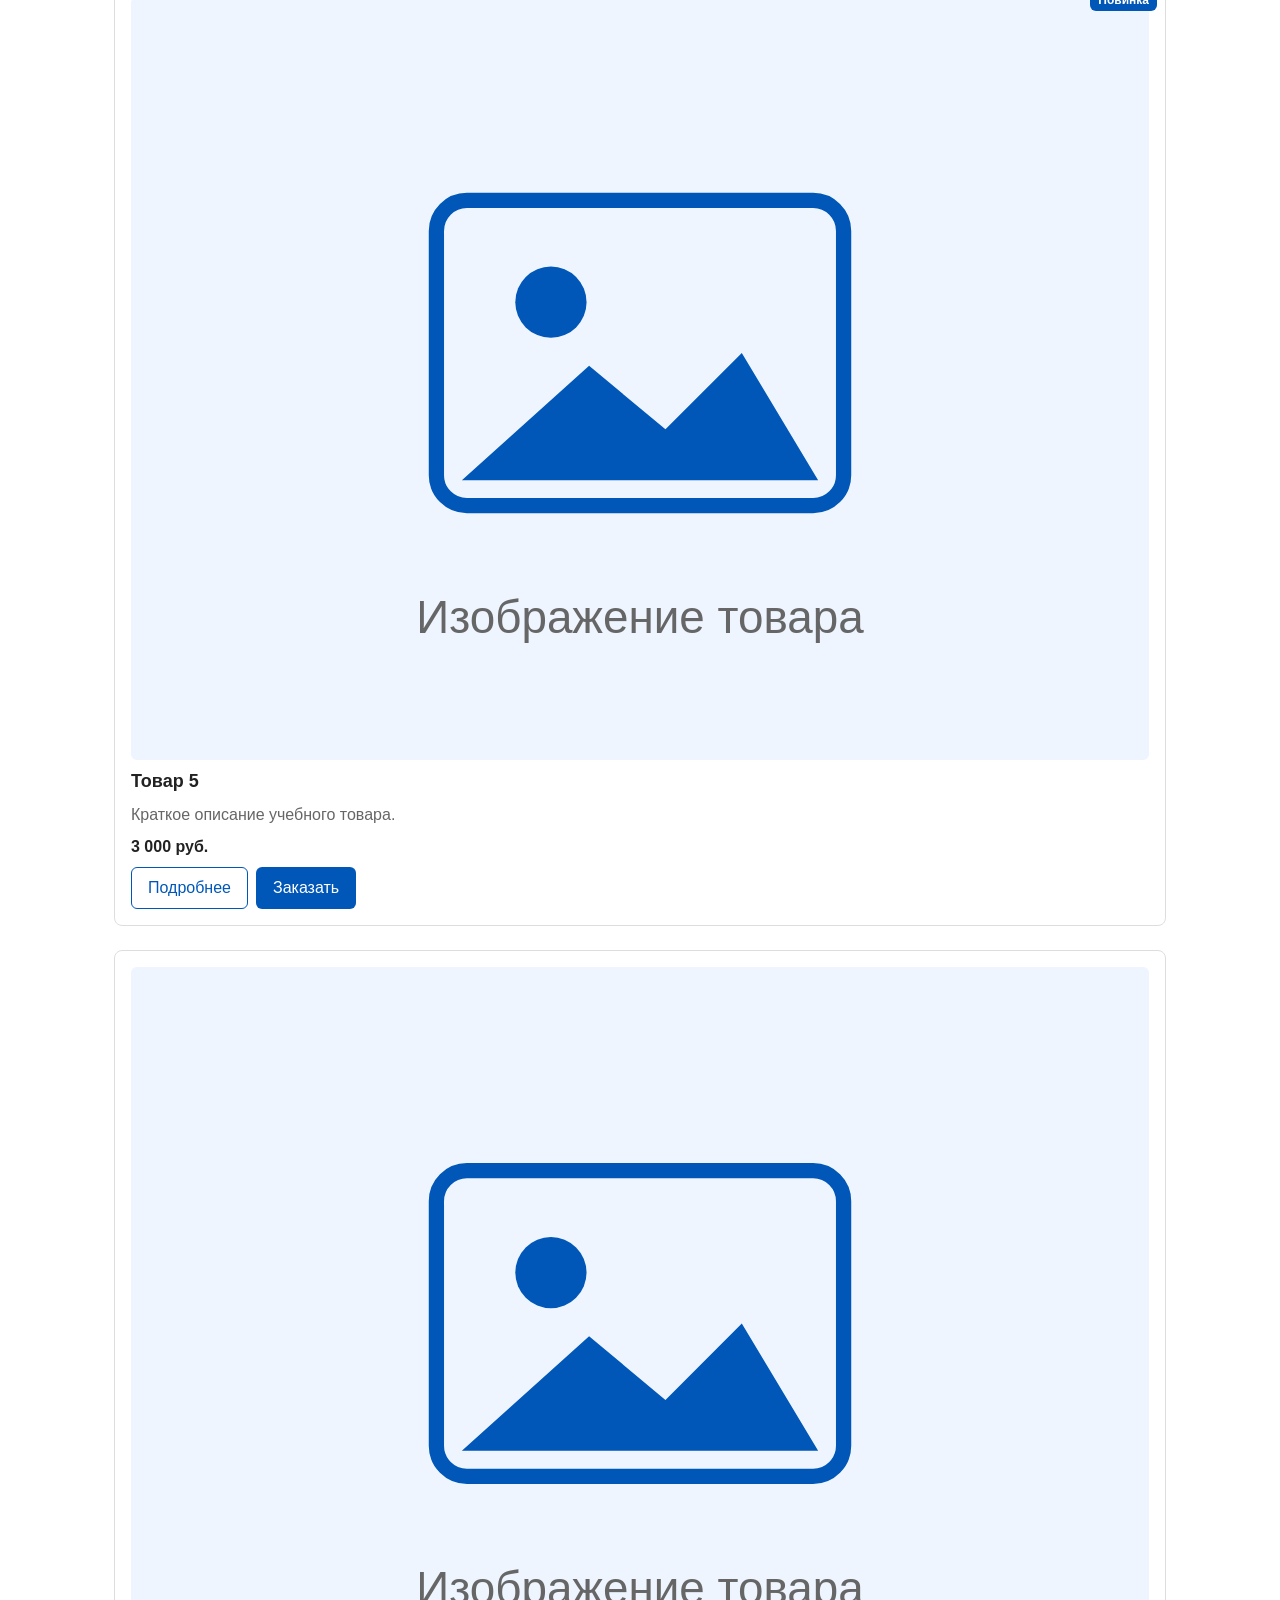
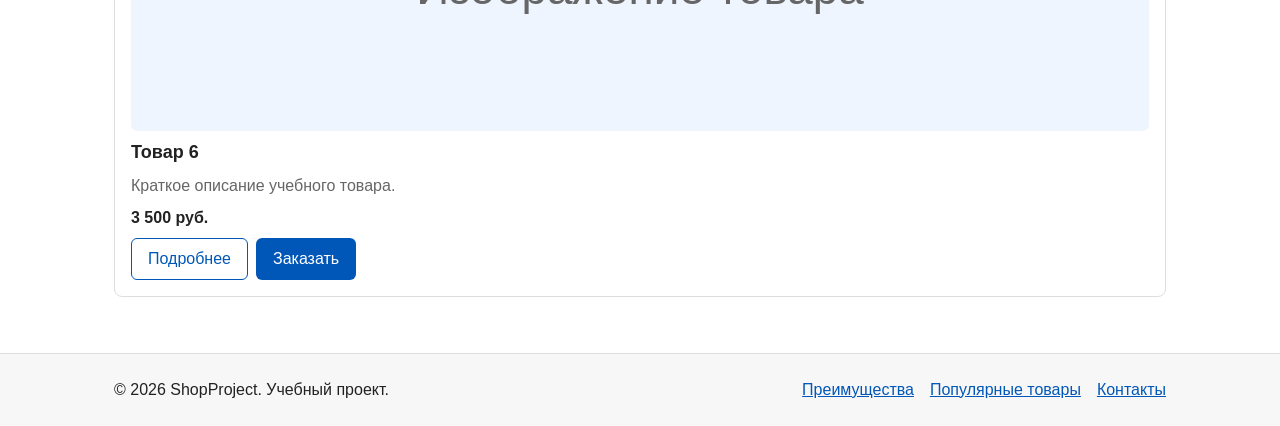
==== commit 57a092c0: "Add burger menu" ====
--- a/catalog.html
+++ b/catalog.html
@@ -14,8 +14,15 @@
     <div class="site-header__inner">
       <a class="site-header__logo" href="index.html">ShopProject</a>
 
+      <button class="nav-toggle" type="button" aria-expanded="false" aria-controls="site-nav-list"
+        aria-label="Открыть меню">
+        <span class="nav-toggle__line" aria-hidden="true"></span>
+        <span class="nav-toggle__line" aria-hidden="true"></span>
+        <span class="nav-toggle__line" aria-hidden="true"></span>
+      </button>
+
       <nav class="site-nav" aria-label="Основная навигация">
-        <ul class="site-nav__list">
+        <ul class="site-nav__list" id="site-nav-list">
           <li class="site-nav__item">
             <a class="site-nav__link" href="index.html">Главная</a>
           </li>
--- a/css/responsive.css
+++ b/css/responsive.css
@@ -1,3 +1,4 @@
+/* Mobile First, min-width */
 *,
 *::before,
 *::after {
@@ -17,6 +18,69 @@
     padding-right: 16px;
 }
 
+/* Навигация: мобильная версия */
+.site-header__inner {
+    flex-direction: row;
+    flex-wrap: wrap;
+    justify-content: space-between;
+    align-items: center;
+    gap: 8px;
+}
+
+.site-nav {
+    flex-basis: 100%;
+}
+
+.site-nav__list {
+    display: none;
+    flex-direction: column;
+    align-items: stretch;
+    gap: 4px;
+}
+
+.site-nav__list.is-open {
+    display: flex;
+}
+
+.nav-toggle {
+    display: flex;
+    flex-direction: column;
+    justify-content: center;
+    gap: 5px;
+    width: 44px;
+    height: 44px;
+    padding: 10px;
+    border: 1px solid var(--color-border);
+    border-radius: var(--radius-sm);
+    background-color: transparent;
+    cursor: pointer;
+}
+
+.nav-toggle__line {
+    display: block;
+    height: 2px;
+    background-color: var(--color-text);
+    border-radius: 2px;
+    transition: transform 0.2s;
+}
+
+.nav-toggle:focus-visible {
+    outline: 2px solid var(--color-primary);
+    outline-offset: 3px;
+}
+
+.nav-toggle[aria-expanded="true"] .nav-toggle__line:nth-child(1) {
+    transform: translateY(7px) rotate(45deg);
+}
+
+.nav-toggle[aria-expanded="true"] .nav-toggle__line:nth-child(2) {
+    opacity: 0;
+}
+
+.nav-toggle[aria-expanded="true"] .nav-toggle__line:nth-child(3) {
+    transform: translateY(-7px) rotate(-45deg);
+}
+
 @media (min-width: 768px) {
     main,
     .site-header__inner,
@@ -24,4 +88,37 @@
         padding-left: 24px;
         padding-right: 24px;
     }
+
+    .site-header__inner {
+        flex-direction: row;
+        align-items: center;
+    }
+
+    .site-nav__list {
+        flex-direction: row;
+        flex-wrap: wrap;
+        align-items: center;
+    }
+
+    .site-nav__link {
+        display: inline-block;
+        padding: 8px 16px;
+    }
+
+    .site-header {
+        position: sticky;
+        top: 0;
+    }
+
+        .nav-toggle {
+        display: none;
+    }
+
+    .site-nav {
+        flex-basis: auto;
+    }
+
+    .site-nav__list {
+        display: flex;
+    }
 }
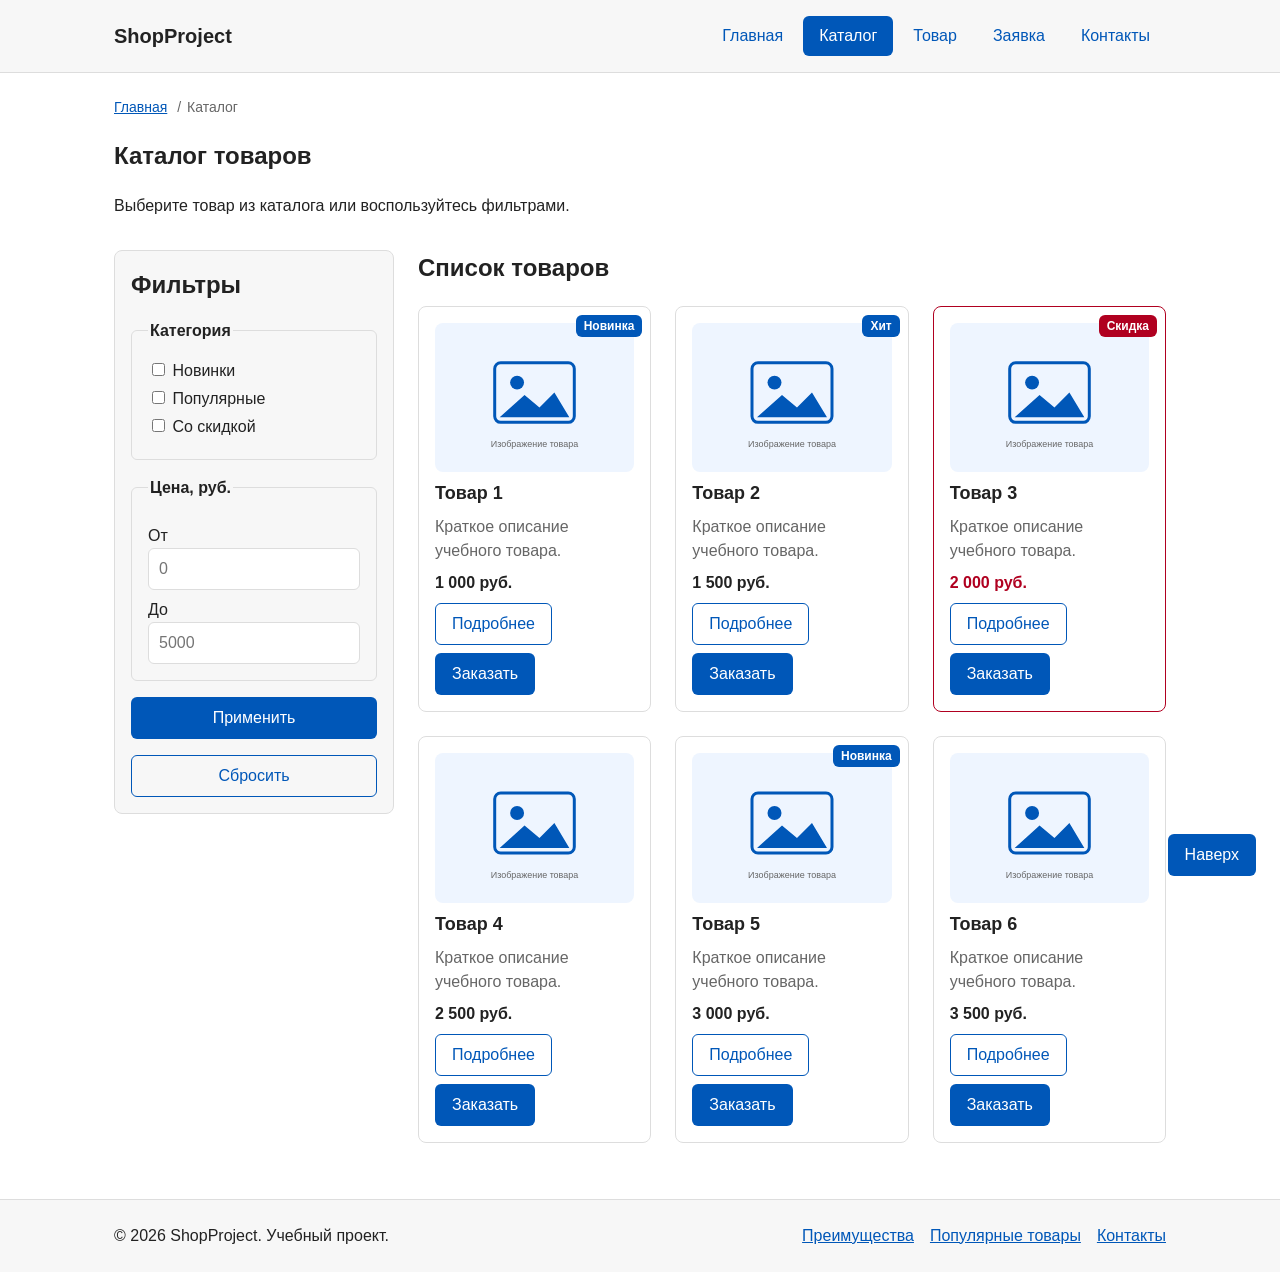
==== commit 9ca7e2a1: "Adapt hero, product grids, card images and catalog with collapsible filters" ====
--- a/catalog.html
+++ b/catalog.html
@@ -1,5 +1,6 @@
 <!DOCTYPE html>
 <html lang="ru">
+
 <head>
   <meta charset="UTF-8">
   <meta name="viewport" content="width=device-width, initial-scale=1.0">
@@ -9,6 +10,7 @@
   <link rel="stylesheet" href="css/responsive.css">
   <script src="js/main.js" defer></script>
 </head>
+
 <body>
   <header class="site-header">
     <div class="site-header__inner">
@@ -56,9 +58,15 @@
 
     <div class="catalog-layout">
       <aside class="catalog-filters">
-        <h2 class="catalog-filters__title">Фильтры</h2>
-
-        <form class="filters-form" action="#" method="get">
+        <div class="catalog-filters__header">
+          <h2 class="catalog-filters__title">Фильтры</h2>
+          <button class="button button--secondary catalog-filters__toggle" type="button" aria-expanded="false"
+            aria-controls="filters-form">
+            Показать фильтры
+          </button>
+        </div>
+
+        <form class="filters-form" id="filters-form" action="#" method="get">
           <fieldset class="filters-form__group">
             <legend class="filters-form__legend">Категория</legend>
             <label class="filters-form__option">
@@ -91,7 +99,8 @@
         <div class="products-grid">
           <article class="product-card">
             <span class="product-card__badge">Новинка</span>
-            <img class="product-card__image" src="images/product-placeholder.svg" alt="Учебный товар 1" width="400" height="300">
+            <img class="product-card__image" src="images/product-placeholder.svg" alt="Учебный товар 1" width="400"
+              height="300">
             <h3 class="product-card__title">Товар 1</h3>
             <p class="product-card__description">Краткое описание учебного товара.</p>
             <p class="product-card__price">1 000 руб.</p>
@@ -105,7 +114,8 @@
 
           <article class="product-card">
             <span class="product-card__badge">Хит</span>
-            <img class="product-card__image" src="images/product-placeholder.svg" alt="Учебный товар 2" width="400" height="300">
+            <img class="product-card__image" src="images/product-placeholder.svg" alt="Учебный товар 2" width="400"
+              height="300">
             <h3 class="product-card__title">Товар 2</h3>
             <p class="product-card__description">Краткое описание учебного товара.</p>
             <p class="product-card__price">1 500 руб.</p>
@@ -119,7 +129,8 @@
 
           <article class="product-card product-card--discount">
             <span class="product-card__badge">Скидка</span>
-            <img class="product-card__image" src="images/product-placeholder.svg" alt="Учебный товар 3" width="400" height="300">
+            <img class="product-card__image" src="images/product-placeholder.svg" alt="Учебный товар 3" width="400"
+              height="300">
             <h3 class="product-card__title">Товар 3</h3>
             <p class="product-card__description">Краткое описание учебного товара.</p>
             <p class="product-card__price">2 000 руб.</p>
@@ -132,7 +143,8 @@
           </article>
 
           <article class="product-card">
-            <img class="product-card__image" src="images/product-placeholder.svg" alt="Учебный товар 4" width="400" height="300">
+            <img class="product-card__image" src="images/product-placeholder.svg" alt="Учебный товар 4" width="400"
+              height="300">
             <h3 class="product-card__title">Товар 4</h3>
             <p class="product-card__description">Краткое описание учебного товара.</p>
             <p class="product-card__price">2 500 руб.</p>
@@ -146,7 +158,8 @@
 
           <article class="product-card">
             <span class="product-card__badge">Новинка</span>
-            <img class="product-card__image" src="images/product-placeholder.svg" alt="Учебный товар 5" width="400" height="300">
+            <img class="product-card__image" src="images/product-placeholder.svg" alt="Учебный товар 5" width="400"
+              height="300">
             <h3 class="product-card__title">Товар 5</h3>
             <p class="product-card__description">Краткое описание учебного товара.</p>
             <p class="product-card__price">3 000 руб.</p>
@@ -159,7 +172,8 @@
           </article>
 
           <article class="product-card">
-            <img class="product-card__image" src="images/product-placeholder.svg" alt="Учебный товар 6" width="400" height="300">
+            <img class="product-card__image" src="images/product-placeholder.svg" alt="Учебный товар 6" width="400"
+              height="300">
             <h3 class="product-card__title">Товар 6</h3>
             <p class="product-card__description">Краткое описание учебного товара.</p>
             <p class="product-card__price">3 500 руб.</p>
@@ -211,4 +225,5 @@
     </form>
   </dialog>
 </body>
-</html>
+
+</html>
--- a/css/style.css
+++ b/css/style.css
@@ -165,7 +165,6 @@
 
 .hero {
   display: grid;
-  grid-template-columns: 1fr 1fr;
   align-items: center;
   gap: var(--space-xl);
   margin-bottom: var(--space-xl);
@@ -207,7 +206,6 @@
 
 .advantages {
   display: grid;
-  grid-template-columns: repeat(3, 1fr);
   gap: var(--space-lg);
   margin: 0;
   padding: 0;
@@ -283,13 +281,6 @@
   background-color: var(--color-danger);
 }
 
-.product-card__image {
-  display: block;
-  width: 100%;
-  height: auto;
-  border-radius: var(--radius-sm);
-}
-
 .product-card__title {
   margin: 0;
   font-size: 18px;
@@ -372,8 +363,6 @@
 }
 
 .catalog-filters {
-  position: sticky;
-  top: 100px;
   padding: var(--space-md);
   border: 1px solid var(--color-border);
   border-radius: var(--radius-md);
--- a/css/responsive.css
+++ b/css/responsive.css
@@ -81,6 +81,99 @@
     transform: translateY(-7px) rotate(-45deg);
 }
 
+/* ===== Hero: мобильная версия ===== */
+.hero {
+    gap: 24px;
+    padding: 24px 16px;
+}
+
+.hero__title {
+    font-size: clamp(28px, 7vw, 48px);
+    line-height: 1.15;
+}
+
+.hero__actions {
+    flex-wrap: wrap;
+}
+
+.hero__image {
+    max-width: 420px;
+    margin-inline: auto;
+}
+
+.hero__title {
+    overflow-wrap: break-word;
+}
+
+/* ===== Сетки карточек: мобильная версия ===== */
+.products-grid,
+.advantages {
+    grid-template-columns: 1fr;
+    gap: 16px;
+}
+
+.product-card {
+    min-width: 0;
+}
+
+.product-card__image {
+    display: block;
+    width: 100%;
+    aspect-ratio: 4 / 3;
+    object-fit: cover;
+    border-radius: 8px;
+}
+
+.product__image {
+    aspect-ratio: 4 / 3;
+    object-fit: cover;
+}
+
+.product-card__title,
+.product-card__description {
+    overflow-wrap: anywhere;
+}
+
+.product-card__actions {
+    flex-wrap: wrap;
+}
+
+/* ===== Каталог: мобильная версия ===== */
+.catalog-layout {
+    gap: 16px;
+}
+
+.catalog-filters {
+    order: -1;
+}
+
+.catalog-filters__header {
+    display: flex;
+    justify-content: space-between;
+    align-items: center;
+    gap: 12px;
+}
+
+.catalog-filters__title {
+    margin: 0;
+}
+
+.filters-form {
+    display: none;
+    margin-top: 16px;
+}
+
+.filters-form.is-open {
+    display: grid;
+}
+
+@media (min-width: 640px) {
+    .products-grid,
+    .advantages {
+        grid-template-columns: repeat(2, minmax(0, 1fr));
+    }
+}
+
 @media (min-width: 768px) {
     main,
     .site-header__inner,
@@ -121,4 +214,49 @@
     .site-nav__list {
         display: flex;
     }
+}
+
+@media (min-width: 900px) {
+    .hero {
+        grid-template-columns: minmax(0, 1fr) minmax(280px, 420px);
+        gap: 32px;
+        padding: 32px;
+    }
+}
+
+@media (min-width: 1024px) {
+    .products-grid,
+    .advantages {
+        grid-template-columns: repeat(3, minmax(0, 1fr));
+        gap: 24px;
+    }
+
+    .catalog-products .products-grid {
+        grid-template-columns: repeat(2, minmax(0, 1fr));
+    }
+
+    .catalog-layout {
+        grid-template-columns: 280px minmax(0, 1fr);
+        gap: 24px;
+    }
+
+    .catalog-filters {
+        position: sticky;
+        top: 88px;
+        order: initial;
+    }
+
+    .catalog-filters__toggle {
+        display: none;
+    }
+
+    .filters-form {
+        display: grid;
+    }
+}
+
+@media (min-width: 1280px) {
+    .catalog-products .products-grid {
+        grid-template-columns: repeat(3, minmax(0, 1fr));
+    }
 }
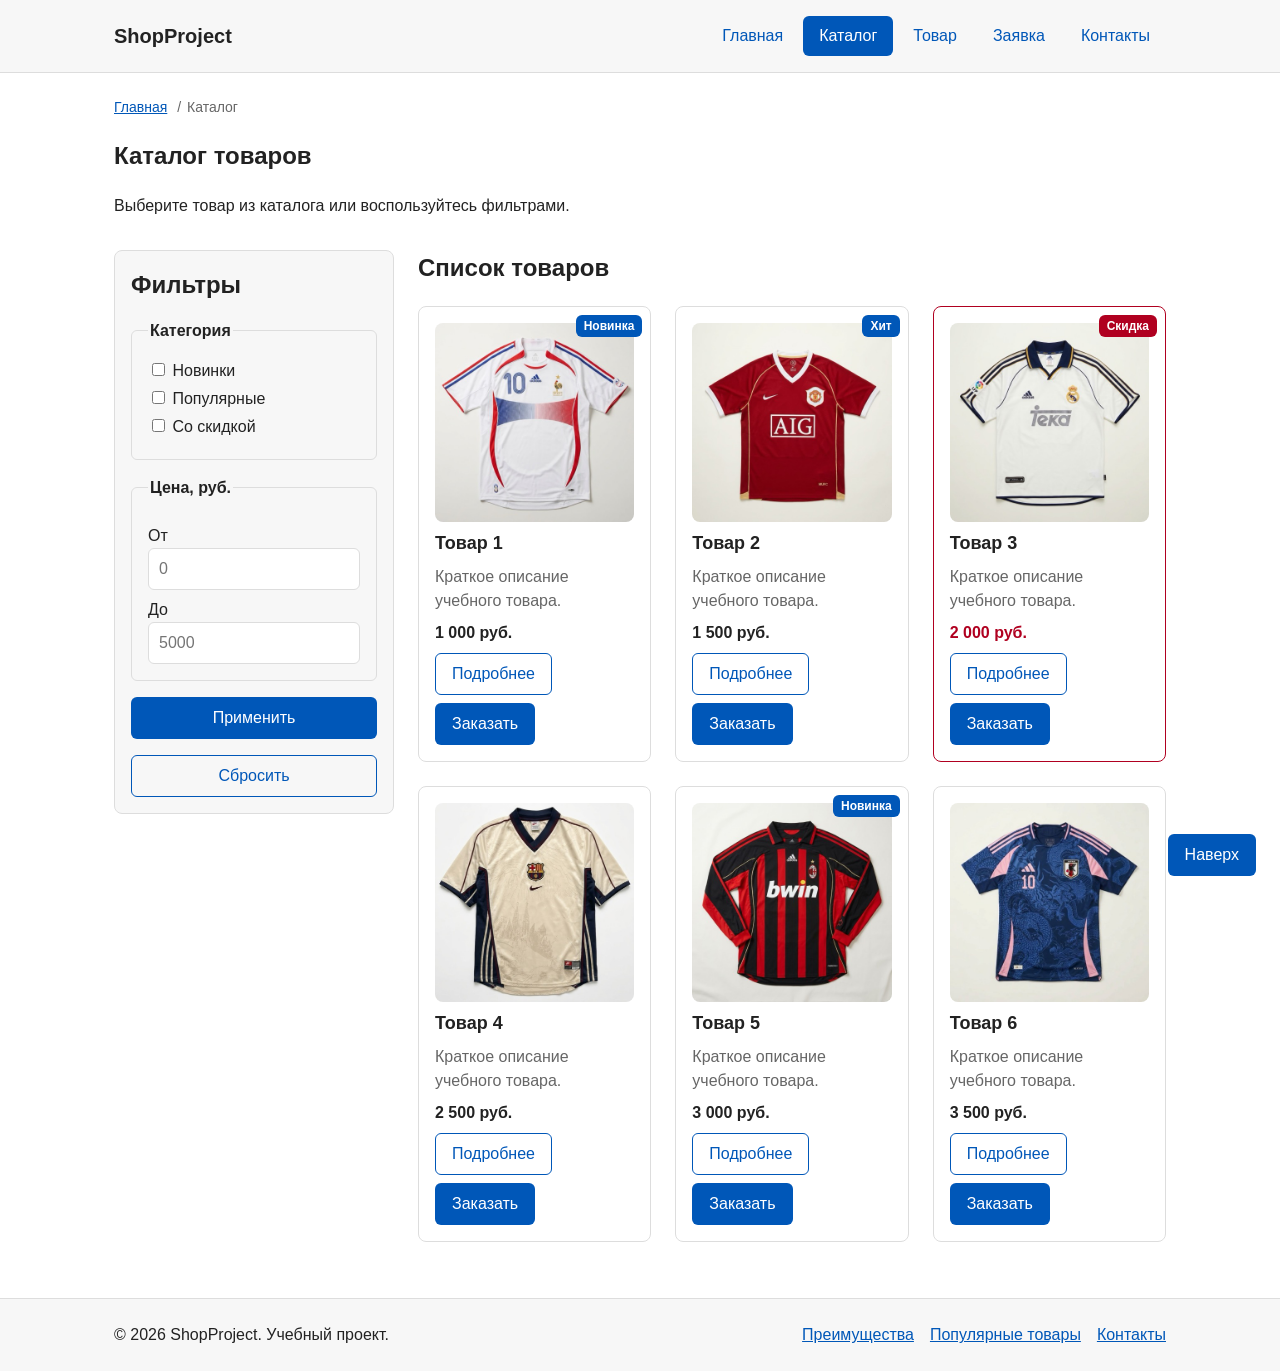
==== commit e7a3294a: "Add responsive images: srcset, picture and WebP" ====
--- a/catalog.html
+++ b/catalog.html
@@ -99,8 +99,20 @@
         <div class="products-grid">
           <article class="product-card">
             <span class="product-card__badge">Новинка</span>
-            <img class="product-card__image" src="images/product-placeholder.svg" alt="Учебный товар 1" width="400"
-              height="300">
+            <img
+              class="product-card__image"
+              src="images/france-2006/france-2006-640.jpg"
+              srcset="images/france-2006/france-2006-480.jpg 480w,
+                      images/france-2006/france-2006-640.jpg 640w,
+                      images/france-2006/france-2006-960.jpg 960w"
+              sizes="(max-width: 639px) 100vw,
+                    (max-width: 1023px) 50vw,
+                    33vw"
+              alt="Футболка сборной Франции 2006 года"
+              width="640"
+              height="640"
+              loading="lazy"
+            >
             <h3 class="product-card__title">Товар 1</h3>
             <p class="product-card__description">Краткое описание учебного товара.</p>
             <p class="product-card__price">1 000 руб.</p>
@@ -114,8 +126,20 @@
 
           <article class="product-card">
             <span class="product-card__badge">Хит</span>
-            <img class="product-card__image" src="images/product-placeholder.svg" alt="Учебный товар 2" width="400"
-              height="300">
+            <img
+              class="product-card__image"
+              src="images/manunt/manunt-2007-640.jpg"
+              srcset="images/manunt/manunt-2007-480.jpg 480w,
+                      images/manunt/manunt-2007-640.jpg 640w,
+                      images/manunt/manunt-2007-960.jpg 960w"
+              sizes="(max-width: 639px) 100vw,
+                    (max-width: 1023px) 50vw,
+                    33vw"
+              alt="Футболка Манчестер Юнайтед 2007"
+              width="640"
+              height="640"
+              loading="lazy"
+            >
             <h3 class="product-card__title">Товар 2</h3>
             <p class="product-card__description">Краткое описание учебного товара.</p>
             <p class="product-card__price">1 500 руб.</p>
@@ -129,8 +153,20 @@
 
           <article class="product-card product-card--discount">
             <span class="product-card__badge">Скидка</span>
-            <img class="product-card__image" src="images/product-placeholder.svg" alt="Учебный товар 3" width="400"
-              height="300">
+            <img
+              class="product-card__image"
+              src="images/real-2000/real-2000-640.jpg"
+              srcset="images/real-2000/real-2000-480.jpg 480w,
+                      images/real-2000/real-2000-640.jpg 640w,
+                      images/real-2000/real-2000-960.jpg 960w"
+              sizes="(max-width: 639px) 100vw,
+                    (max-width: 1023px) 50vw,
+                    33vw"
+              alt="Футболка Реал Мадрид 2000"
+              width="640"
+              height="640"
+              loading="lazy"
+            >
             <h3 class="product-card__title">Товар 3</h3>
             <p class="product-card__description">Краткое описание учебного товара.</p>
             <p class="product-card__price">2 000 руб.</p>
@@ -143,8 +179,20 @@
           </article>
 
           <article class="product-card">
-            <img class="product-card__image" src="images/product-placeholder.svg" alt="Учебный товар 4" width="400"
-              height="300">
+            <img
+              class="product-card__image"
+              src="images/barca-10/barca-10-640.jpg"
+              srcset="images/barca-10/barca-10-480.jpg 480w,
+                      images/barca-10/barca-10-640.jpg 640w,
+                      images/barca-10/barca-10-896.jpg 896w"
+              sizes="(max-width: 639px) 100vw,
+                    (max-width: 1023px) 50vw,
+                    33vw"
+              alt="Футболка Барселона"
+              width="640"
+              height="640"
+              loading="lazy"
+            >
             <h3 class="product-card__title">Товар 4</h3>
             <p class="product-card__description">Краткое описание учебного товара.</p>
             <p class="product-card__price">2 500 руб.</p>
@@ -158,8 +206,20 @@
 
           <article class="product-card">
             <span class="product-card__badge">Новинка</span>
-            <img class="product-card__image" src="images/product-placeholder.svg" alt="Учебный товар 5" width="400"
-              height="300">
+            <img
+              class="product-card__image"
+              src="images/milan/milan-2007-640.jpg"
+              srcset="images/milan/milan-2007-480.jpg 480w,
+                      images/milan/milan-2007-640.jpg 640w,
+                      images/milan/milan-2007-960.jpg 960w"
+              sizes="(max-width: 639px) 100vw,
+                    (max-width: 1023px) 50vw,
+                    33vw"
+              alt="Футболка сборной Франции 2006 года"
+              width="640"
+              height="640"
+              loading="lazy"
+            >
             <h3 class="product-card__title">Товар 5</h3>
             <p class="product-card__description">Краткое описание учебного товара.</p>
             <p class="product-card__price">3 000 руб.</p>
@@ -172,8 +232,20 @@
           </article>
 
           <article class="product-card">
-            <img class="product-card__image" src="images/product-placeholder.svg" alt="Учебный товар 6" width="400"
-              height="300">
+            <img
+              class="product-card__image"
+              src="images/japan/japan-special-640.jpg"
+              srcset="images/japan/japan-special-480.jpg 480w,
+                      images/japan/japan-special-640.jpg 640w,
+                      images/japan/japan-special-960.jpg 960w"
+              sizes="(max-width: 639px) 100vw,
+                    (max-width: 1023px) 50vw,
+                    33vw"
+              alt="Футболка сборной Франции 2006 года"
+              width="640"
+              height="640"
+              loading="lazy"
+            >
             <h3 class="product-card__title">Товар 6</h3>
             <p class="product-card__description">Краткое описание учебного товара.</p>
             <p class="product-card__price">3 500 руб.</p>
--- a/css/responsive.css
+++ b/css/responsive.css
@@ -119,7 +119,7 @@
 .product-card__image {
     display: block;
     width: 100%;
-    aspect-ratio: 4 / 3;
+    aspect-ratio: 1 / 1;
     object-fit: cover;
     border-radius: 8px;
 }
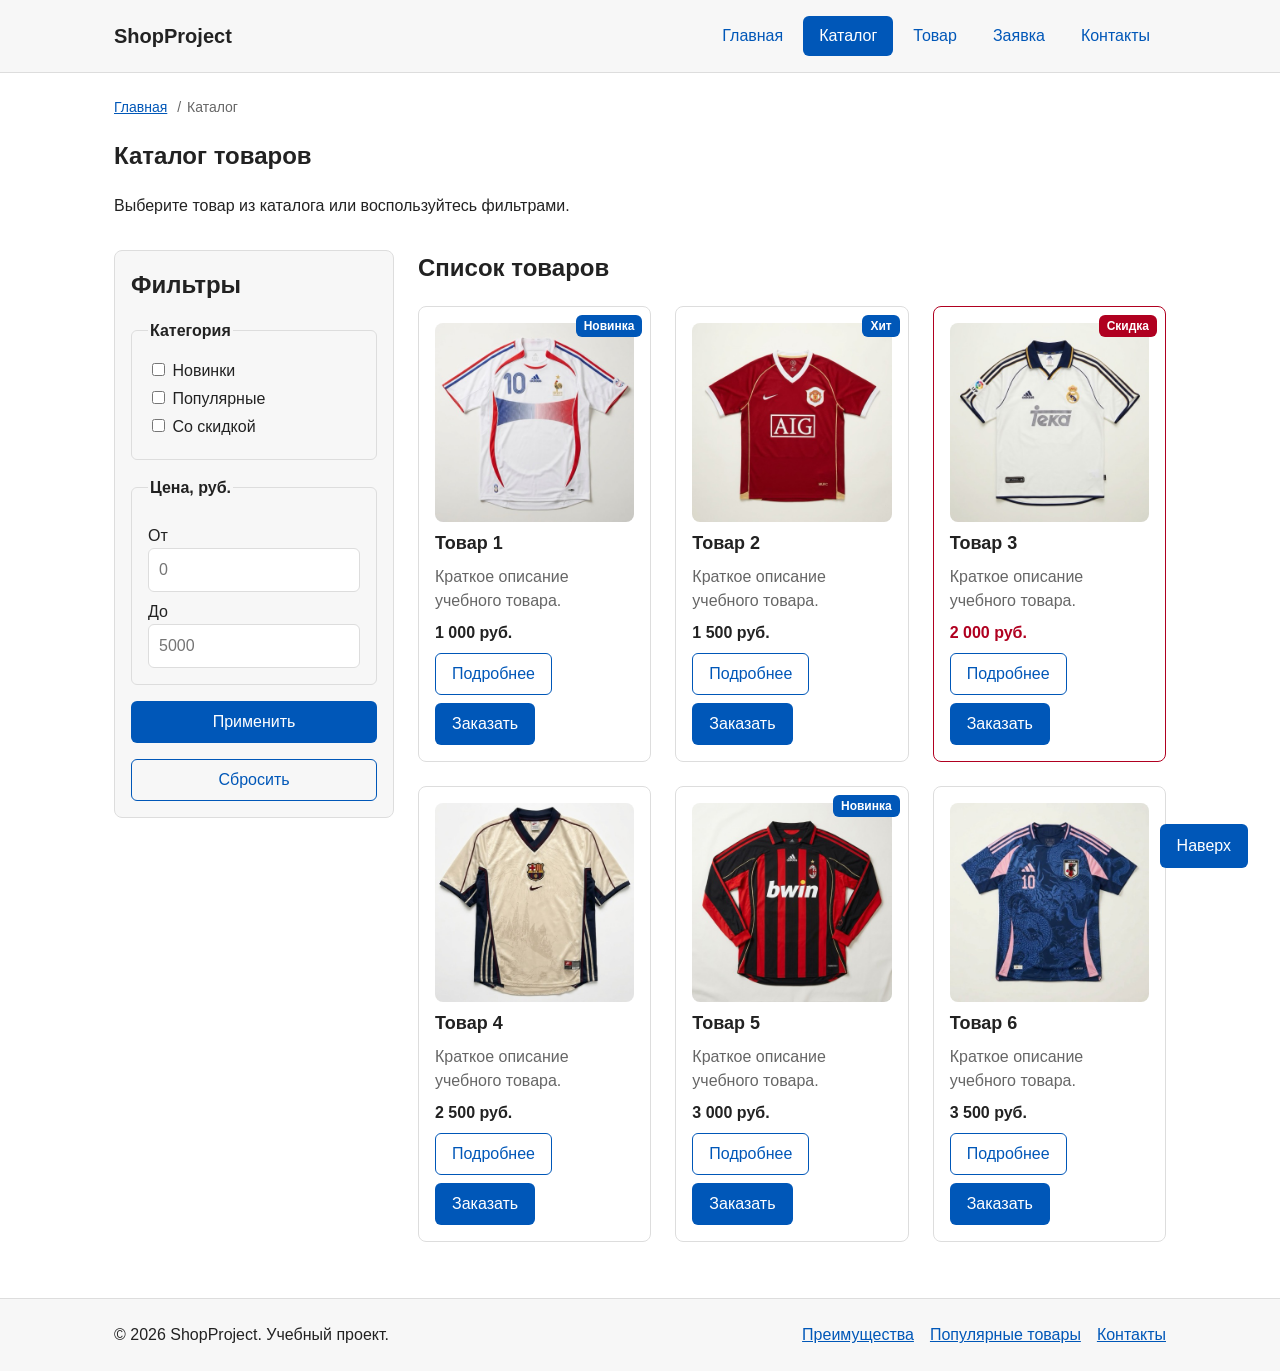
==== commit fa809f28: "Add Lighthouse accessibility reports" ====
--- a/catalog.html
+++ b/catalog.html
@@ -12,7 +12,9 @@
 </head>
 
 <body>
-  <header class="site-header">
+  <a class="skip-link" href="#main">Перейти к основному содержимому</a>
+
+  <header class="site-header" id="top">
     <div class="site-header__inner">
       <a class="site-header__logo" href="index.html">ShopProject</a>
 
@@ -29,7 +31,7 @@
             <a class="site-nav__link" href="index.html">Главная</a>
           </li>
           <li class="site-nav__item">
-            <a class="site-nav__link site-nav__link--active" href="catalog.html">Каталог</a>
+            <a class="site-nav__link site-nav__link--active" href="catalog.html" aria-current="page">Каталог</a>
           </li>
           <li class="site-nav__item">
             <a class="site-nav__link" href="product.html">Товар</a>
@@ -45,10 +47,10 @@
     </div>
   </header>
 
-  <main id="top">
+  <main id="main">
     <nav class="breadcrumbs" aria-label="Хлебные крошки">
       <a class="breadcrumbs__link" href="index.html">Главная</a>
-      <span class="breadcrumbs__current">Каталог</span>
+      <span class="breadcrumbs__current" aria-current="page">Каталог</span>
     </nav>
 
     <section class="section">
@@ -281,12 +283,12 @@
       <input type="hidden" id="dialog-product" name="product">
 
       <div class="order-form__field">
-        <label class="order-form__label" for="dialog-name">Имя</label>
+        <label class="order-form__label" for="dialog-name">Имя *</label>
         <input class="order-form__input" id="dialog-name" name="name" type="text" required>
       </div>
 
       <div class="order-form__field">
-        <label class="order-form__label" for="dialog-email">E-mail</label>
+        <label class="order-form__label" for="dialog-email">E-mail *</label>
         <input class="order-form__input" id="dialog-email" name="email" type="email" required>
       </div>
 
--- a/css/style.css
+++ b/css/style.css
@@ -128,7 +128,7 @@
 
 .site-nav__link:focus-visible {
   outline: 2px solid var(--color-primary);
-  outline-offset: 3px;
+  outline-offset: -2px;
 }
 
 .site-nav__link--active {
@@ -413,7 +413,6 @@
 
 .product {
   display: grid;
-  grid-template-columns: 1fr 1fr;
   gap: var(--space-xl);
   margin-bottom: var(--space-xl);
 }
@@ -477,7 +476,6 @@
 
 .order-form {
   display: grid;
-  grid-template-columns: 1fr 1fr;
   gap: var(--space-md);
   padding: var(--space-lg);
   border: 1px solid var(--color-border);
@@ -551,7 +549,6 @@
 
 .contacts {
   display: grid;
-  grid-template-columns: 1fr 1fr;
   gap: var(--space-xl);
   align-items: start;
 }
@@ -578,7 +575,6 @@
    =============================== */
 
 .order-dialog {
-  width: 560px;
   padding: var(--space-lg);
   border: none;
   border-radius: var(--radius-lg);
@@ -633,3 +629,23 @@
   bottom: var(--space-lg);
   z-index: 90;
 }
+
+/* ===============================
+   14. Доступность
+   =============================== */
+
+/*
+  Общий видимый фокус для всех интерактивных элементов.
+  :focus-visible показывает рамку при навигации с клавиатуры
+  и не показывает её при клике мышкой по кнопкам и ссылкам.
+  Отдельные правила выше (меню, кнопки, поля) специфичнее и работают как раньше.
+*/
+:focus-visible {
+  outline: 3px solid var(--color-primary);
+  outline-offset: 3px;
+}
+
+/* На синем фоне активного пункта меню синяя рамка не видна — делаем её белой. */
+.site-nav__link--active:focus-visible {
+  outline-color: var(--color-white);
+}
--- a/css/responsive.css
+++ b/css/responsive.css
@@ -167,6 +167,147 @@
     display: grid;
 }
 
+/* ===== Формы: мобильная версия ===== */
+.order-form {
+    padding: 16px;
+}
+
+.order-form__input,
+.order-form__select,
+.order-form__textarea,
+.filters-form__input {
+    min-height: 44px;
+    font-size: 16px;
+}
+
+.order-form__checkbox {
+    width: 20px;
+    height: 20px;
+    flex-shrink: 0;
+}
+
+.order-form__actions {
+    flex-wrap: wrap;
+}
+
+/* ===== Контакты: мобильная версия ===== */
+.contacts {
+    gap: 24px;
+}
+
+/* ===== Страница товара: мобильная версия ===== */
+.product {
+    gap: 24px;
+}
+
+.product__price {
+    font-size: 24px;
+}
+
+.product__actions {
+    flex-wrap: wrap;
+}
+
+/* ===== Таблица ===== */
+.table-wrapper {
+    width: 100%;
+    overflow-x: auto;
+    -webkit-overflow-scrolling: touch;
+}
+
+.product-table {
+    min-width: 480px;
+}
+
+.table-wrapper:focus-visible {
+    outline: 2px solid var(--color-primary);
+    outline-offset: 3px;
+}
+
+/* ===== Модальное окно ===== */
+.order-dialog {
+    width: min(100% - 32px, 560px);
+    max-height: calc(100vh - 32px);
+    overflow: auto;
+    padding: 16px;
+}
+
+/* ===== Кнопка «Наверх» ===== */
+.back-to-top {
+    right: 16px;
+    bottom: 16px;
+    min-height: 44px;
+    display: inline-flex;
+    align-items: center;
+}
+
+/* ===============================
+   14. Доступность
+   =============================== */
+
+.skip-link {
+  position: absolute;
+  top: -100px;
+  left: 16px;
+  z-index: 1000;
+  padding: 8px 12px;
+  color: var(--color-white);
+  background-color: var(--color-text);
+  border-radius: var(--radius-sm);
+  text-decoration: none;
+}
+
+.skip-link:focus,
+.skip-link:focus-visible {
+  top: 16px;
+}
+
+/* ===== Таблица: карточки на мобильном ===== */
+@media (max-width: 639px) {
+    .product-table {
+        min-width: 0;
+    }
+
+    .product-table thead {
+        position: absolute;
+        width: 1px;
+        height: 1px;
+        overflow: hidden;
+        clip: rect(0 0 0 0);
+        white-space: nowrap;
+    }
+
+    .product-table tbody,
+    .product-table tr,
+    .product-table th,
+    .product-table td {
+        display: block;
+    }
+
+    .product-table tr {
+        margin-bottom: 8px;
+        padding: 12px 16px;
+        border: 1px solid var(--color-border);
+        border-radius: 8px;
+    }
+
+    .product-table th,
+    .product-table td {
+        padding: 0;
+        border: none;
+    }
+
+    .product-table th {
+        font-size: 14px;
+        font-weight: 400;
+        color: var(--color-muted);
+    }
+
+    .product-table td {
+        font-weight: 700;
+    }
+}
+
 @media (min-width: 640px) {
     .products-grid,
     .advantages {
@@ -214,6 +355,38 @@
     .site-nav__list {
         display: flex;
     }
+
+    .order-form {
+        grid-template-columns: repeat(2, minmax(0, 1fr));
+        padding: 24px;
+    }
+
+    .contacts {
+        grid-template-columns: repeat(2, minmax(0, 1fr));
+        gap: 32px;
+    }
+
+    .product {
+        grid-template-columns: repeat(2, minmax(0, 1fr));
+        gap: 32px;
+    }
+
+    .product__price {
+        font-size: 28px;
+    }
+
+    .order-dialog {
+        padding: 24px;
+    }
+
+    .back-to-top {
+        right: 32px;
+        bottom: 32px;
+    }
+
+    [id] {
+        scroll-margin-top: 88px;
+    }
 }
 
 @media (min-width: 900px) {
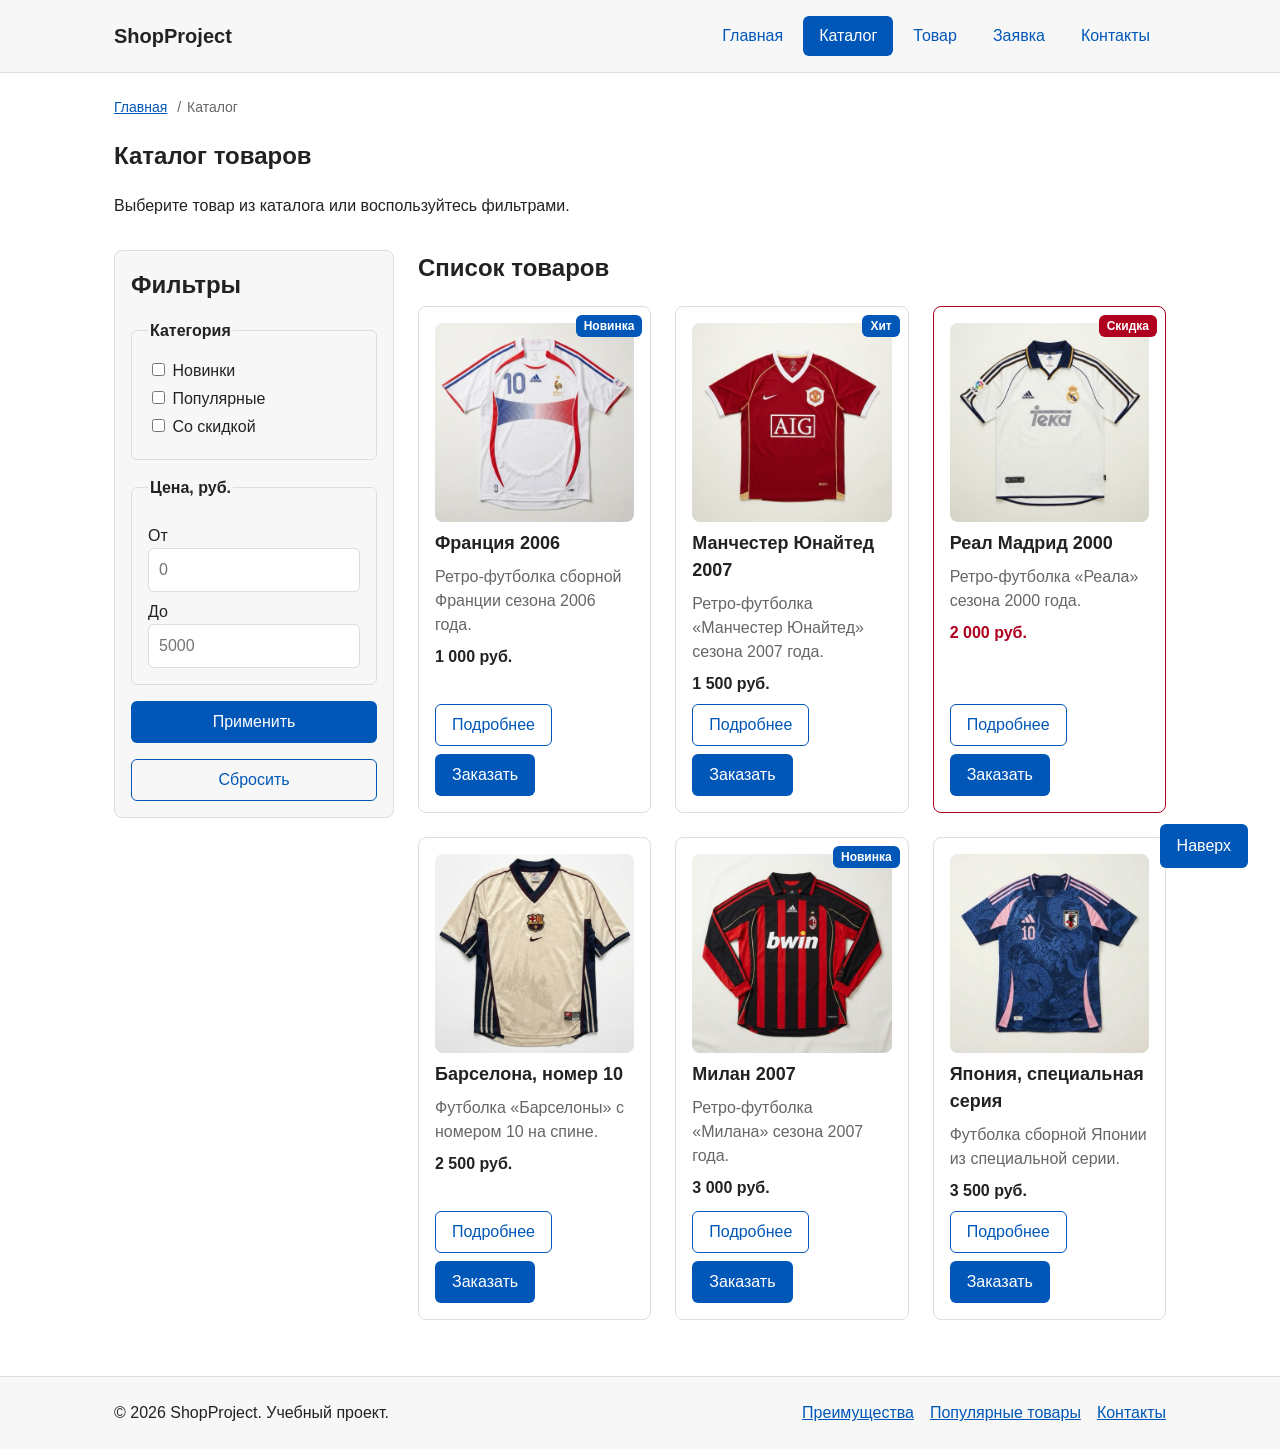
==== commit 5f074d3e: "Fix footer overflow, image attributes and product names" ====
--- a/catalog.html
+++ b/catalog.html
@@ -115,12 +115,12 @@
               height="640"
               loading="lazy"
             >
-            <h3 class="product-card__title">Товар 1</h3>
-            <p class="product-card__description">Краткое описание учебного товара.</p>
+            <h3 class="product-card__title">Франция 2006</h3>
+            <p class="product-card__description">Ретро-футболка сборной Франции сезона 2006 года.</p>
             <p class="product-card__price">1 000 руб.</p>
             <div class="product-card__actions">
               <a class="button button--secondary" href="product.html">Подробнее</a>
-              <button class="button button--primary product-card__button" type="button" data-product="Товар 1">
+              <button class="button button--primary product-card__button" type="button" data-product="Франция 2006">
                 Заказать
               </button>
             </div>
@@ -142,12 +142,12 @@
               height="640"
               loading="lazy"
             >
-            <h3 class="product-card__title">Товар 2</h3>
-            <p class="product-card__description">Краткое описание учебного товара.</p>
+            <h3 class="product-card__title">Манчестер Юнайтед 2007</h3>
+            <p class="product-card__description">Ретро-футболка «Манчестер Юнайтед» сезона 2007 года.</p>
             <p class="product-card__price">1 500 руб.</p>
             <div class="product-card__actions">
               <a class="button button--secondary" href="product.html">Подробнее</a>
-              <button class="button button--primary product-card__button" type="button" data-product="Товар 2">
+              <button class="button button--primary product-card__button" type="button" data-product="Манчестер Юнайтед 2007">
                 Заказать
               </button>
             </div>
@@ -169,12 +169,12 @@
               height="640"
               loading="lazy"
             >
-            <h3 class="product-card__title">Товар 3</h3>
-            <p class="product-card__description">Краткое описание учебного товара.</p>
+            <h3 class="product-card__title">Реал Мадрид 2000</h3>
+            <p class="product-card__description">Ретро-футболка «Реала» сезона 2000 года.</p>
             <p class="product-card__price">2 000 руб.</p>
             <div class="product-card__actions">
               <a class="button button--secondary" href="product.html">Подробнее</a>
-              <button class="button button--primary product-card__button" type="button" data-product="Товар 3">
+              <button class="button button--primary product-card__button" type="button" data-product="Реал Мадрид 2000">
                 Заказать
               </button>
             </div>
@@ -190,17 +190,17 @@
               sizes="(max-width: 639px) 100vw,
                     (max-width: 1023px) 50vw,
                     33vw"
-              alt="Футболка Барселона"
-              width="640"
-              height="640"
-              loading="lazy"
-            >
-            <h3 class="product-card__title">Товар 4</h3>
-            <p class="product-card__description">Краткое описание учебного товара.</p>
+              alt="Футболка «Барселоны» с номером 10"
+              width="640"
+              height="857"
+              loading="lazy"
+            >
+            <h3 class="product-card__title">Барселона, номер 10</h3>
+            <p class="product-card__description">Футболка «Барселоны» с номером 10 на спине.</p>
             <p class="product-card__price">2 500 руб.</p>
             <div class="product-card__actions">
               <a class="button button--secondary" href="product.html">Подробнее</a>
-              <button class="button button--primary product-card__button" type="button" data-product="Товар 4">
+              <button class="button button--primary product-card__button" type="button" data-product="Барселона, номер 10">
                 Заказать
               </button>
             </div>
@@ -217,17 +217,17 @@
               sizes="(max-width: 639px) 100vw,
                     (max-width: 1023px) 50vw,
                     33vw"
-              alt="Футболка сборной Франции 2006 года"
-              width="640"
-              height="640"
-              loading="lazy"
-            >
-            <h3 class="product-card__title">Товар 5</h3>
-            <p class="product-card__description">Краткое описание учебного товара.</p>
+              alt="Футболка «Милана» 2007 года"
+              width="640"
+              height="640"
+              loading="lazy"
+            >
+            <h3 class="product-card__title">Милан 2007</h3>
+            <p class="product-card__description">Ретро-футболка «Милана» сезона 2007 года.</p>
             <p class="product-card__price">3 000 руб.</p>
             <div class="product-card__actions">
               <a class="button button--secondary" href="product.html">Подробнее</a>
-              <button class="button button--primary product-card__button" type="button" data-product="Товар 5">
+              <button class="button button--primary product-card__button" type="button" data-product="Милан 2007">
                 Заказать
               </button>
             </div>
@@ -243,17 +243,17 @@
               sizes="(max-width: 639px) 100vw,
                     (max-width: 1023px) 50vw,
                     33vw"
-              alt="Футболка сборной Франции 2006 года"
-              width="640"
-              height="640"
-              loading="lazy"
-            >
-            <h3 class="product-card__title">Товар 6</h3>
-            <p class="product-card__description">Краткое описание учебного товара.</p>
+              alt="Футболка сборной Японии, специальная серия"
+              width="640"
+              height="640"
+              loading="lazy"
+            >
+            <h3 class="product-card__title">Япония, специальная серия</h3>
+            <p class="product-card__description">Футболка сборной Японии из специальной серии.</p>
             <p class="product-card__price">3 500 руб.</p>
             <div class="product-card__actions">
               <a class="button button--secondary" href="product.html">Подробнее</a>
-              <button class="button button--primary product-card__button" type="button" data-product="Товар 6">
+              <button class="button button--primary product-card__button" type="button" data-product="Япония, специальная серия">
                 Заказать
               </button>
             </div>
--- a/css/responsive.css
+++ b/css/responsive.css
@@ -308,6 +308,18 @@
     }
 }
 
+/* ===== Подвал: мобильная версия ===== */
+.site-footer__inner {
+    flex-direction: column;
+    align-items: flex-start;
+    gap: 12px;
+}
+
+.site-footer__links {
+    flex-wrap: wrap;
+    gap: 8px 16px;
+}
+
 @media (min-width: 640px) {
     .products-grid,
     .advantages {
@@ -316,6 +328,11 @@
 }
 
 @media (min-width: 768px) {
+    .site-footer__inner {
+        flex-direction: row;
+        align-items: center;
+    }
+
     main,
     .site-header__inner,
     .site-footer__inner {
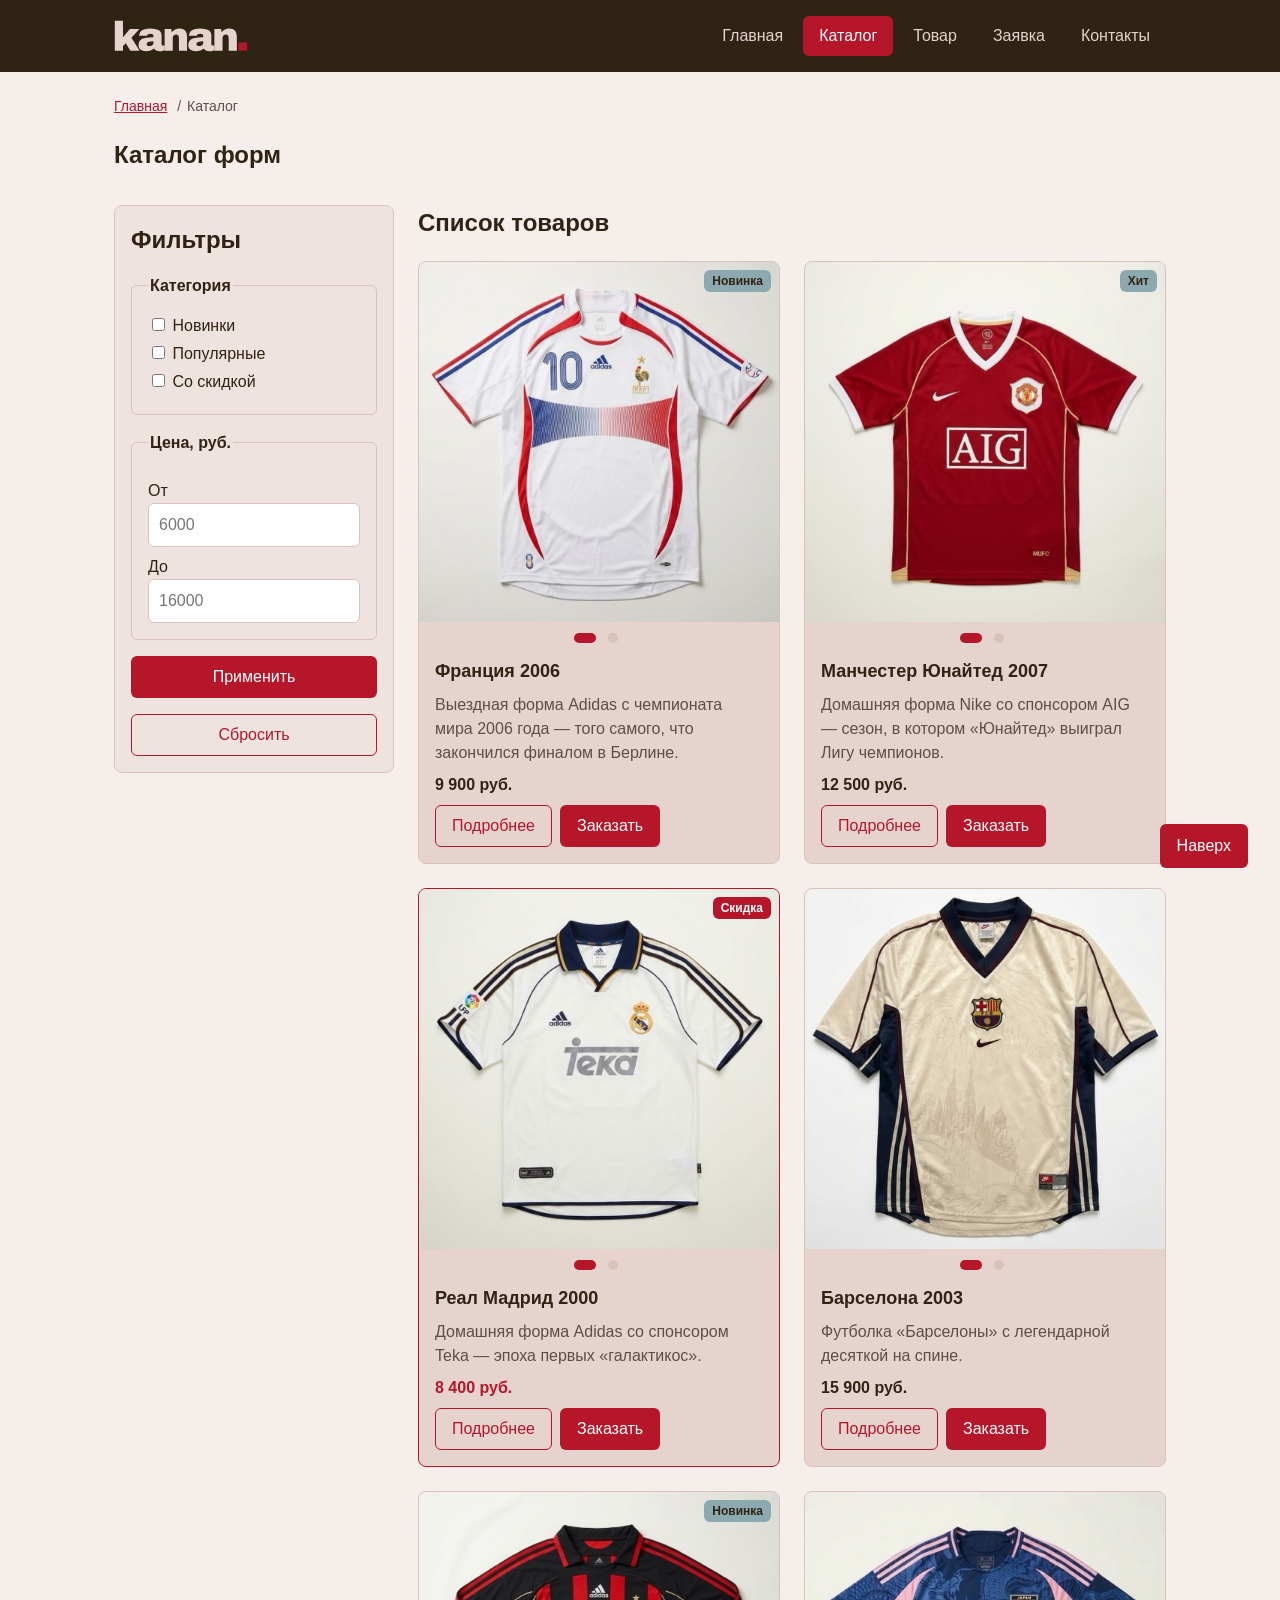
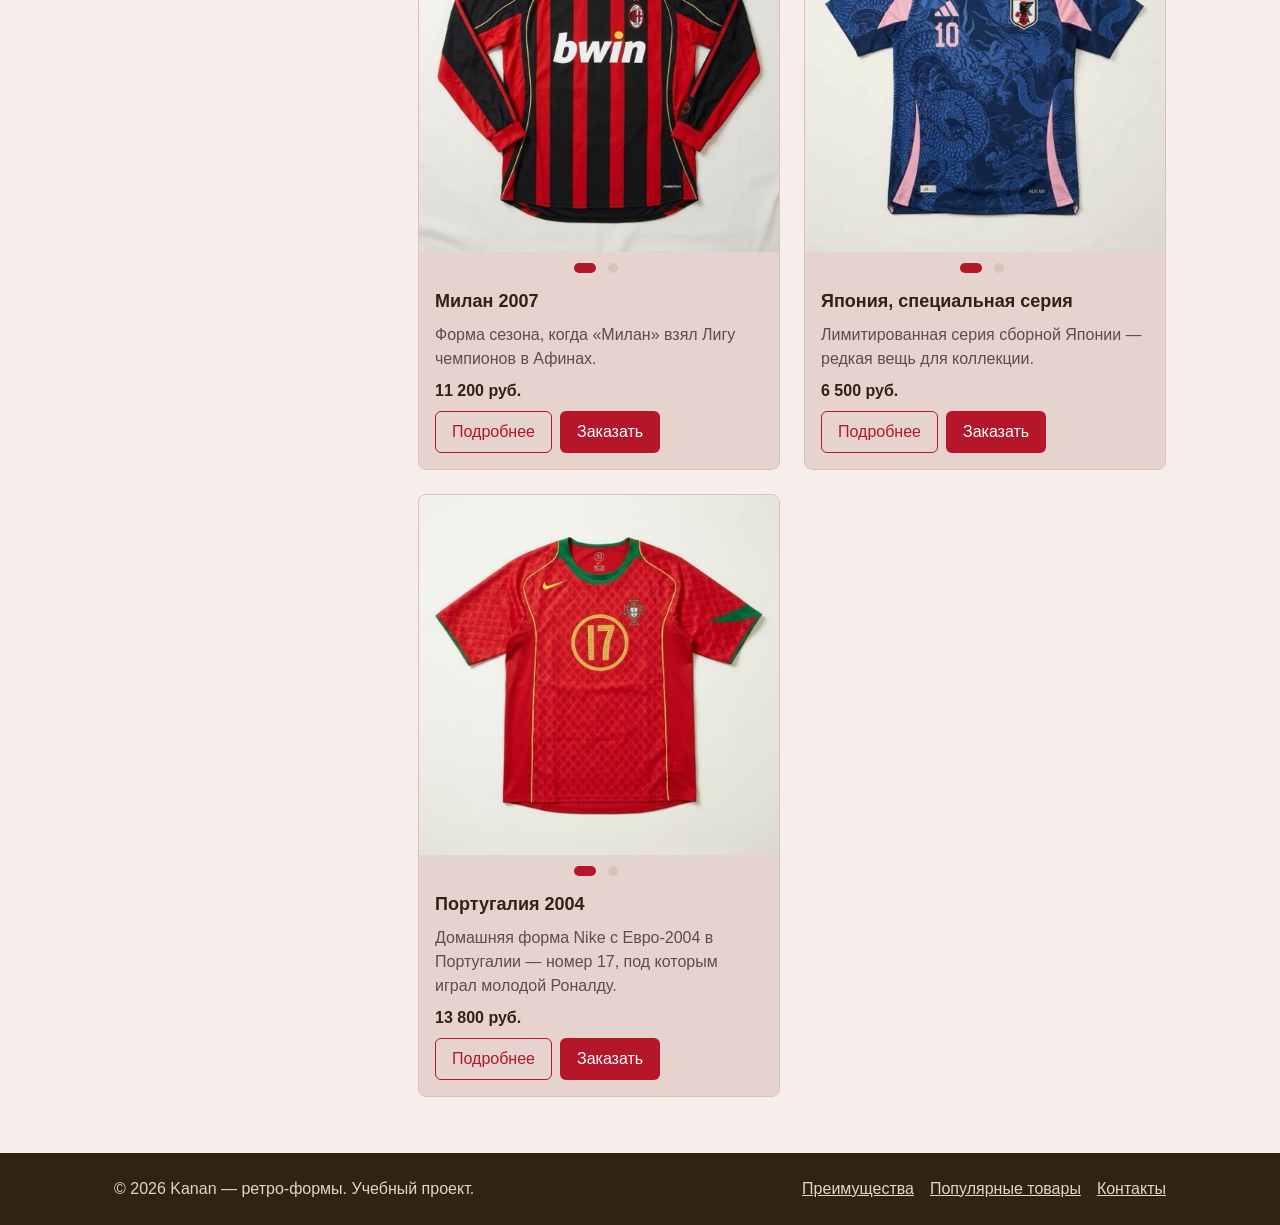
==== commit c54707fe: "Add Kanan branding: logo, palette, texts, carousel and card sliders" ====
--- a/catalog.html
+++ b/catalog.html
@@ -4,8 +4,8 @@
 <head>
   <meta charset="UTF-8">
   <meta name="viewport" content="width=device-width, initial-scale=1.0">
-  <title>Каталог — ShopProject</title>
-  <meta name="description" content="Каталог учебных товаров с фильтрами.">
+  <title>Каталог — Kanan</title>
+  <meta name="description" content="Каталог футбольных ретро-форм Kanan: клубы и сборные 1990–2000-х.">
   <link rel="stylesheet" href="css/style.css">
   <link rel="stylesheet" href="css/responsive.css">
   <script src="js/main.js" defer></script>
@@ -16,7 +16,9 @@
 
   <header class="site-header" id="top">
     <div class="site-header__inner">
-      <a class="site-header__logo" href="index.html">ShopProject</a>
+      <a class="site-header__logo" href="index.html">
+        <img src="images/logo-light.svg" alt="Kanan — на главную" width="134" height="32">
+      </a>
 
       <button class="nav-toggle" type="button" aria-expanded="false" aria-controls="site-nav-list"
         aria-label="Открыть меню">
@@ -54,8 +56,7 @@
     </nav>
 
     <section class="section">
-      <h1>Каталог товаров</h1>
-      <p>Выберите товар из каталога или воспользуйтесь фильтрами.</p>
+      <h1>Каталог форм</h1>
     </section>
 
     <div class="catalog-layout">
@@ -85,9 +86,9 @@
           <fieldset class="filters-form__group">
             <legend class="filters-form__legend">Цена, руб.</legend>
             <label class="filters-form__label" for="price-from">От</label>
-            <input class="filters-form__input" id="price-from" name="price-from" type="number" min="0" placeholder="0">
+            <input class="filters-form__input" id="price-from" name="price-from" type="number" min="0" placeholder="6000">
             <label class="filters-form__label" for="price-to">До</label>
-            <input class="filters-form__input" id="price-to" name="price-to" type="number" min="0" placeholder="5000">
+            <input class="filters-form__input" id="price-to" name="price-to" type="number" min="0" placeholder="16000">
           </fieldset>
 
           <button class="button button--primary" type="submit">Применить</button>
@@ -101,23 +102,46 @@
         <div class="products-grid">
           <article class="product-card">
             <span class="product-card__badge">Новинка</span>
-            <img
-              class="product-card__image"
-              src="images/france-2006/france-2006-640.jpg"
-              srcset="images/france-2006/france-2006-480.jpg 480w,
-                      images/france-2006/france-2006-640.jpg 640w,
-                      images/france-2006/france-2006-960.jpg 960w"
-              sizes="(max-width: 639px) 100vw,
-                    (max-width: 1023px) 50vw,
-                    33vw"
-              alt="Футболка сборной Франции 2006 года"
-              width="640"
-              height="640"
-              loading="lazy"
-            >
+            <div class="card-slider">
+              <ul class="card-slider__track" tabindex="0" aria-label="Фото товара: листайте горизонтально">
+                <li class="card-slider__slide">
+                  <img
+                    class="product-card__image"
+                    src="images/france-2006/france-2006-640.jpg"
+                    srcset="images/france-2006/france-2006-480.jpg 480w,
+                            images/france-2006/france-2006-640.jpg 640w,
+                            images/france-2006/france-2006-960.jpg 960w"
+                    sizes="(max-width: 639px) 100vw,
+                           (max-width: 1023px) 50vw,
+                           33vw"
+                    alt="Футболка сборной Франции 2006 года, вид спереди"
+                    width="640"
+                    height="640"
+                    loading="lazy"
+                  >
+                </li>
+                <li class="card-slider__slide">
+                  <img
+                    class="product-card__image"
+                    src="images/france-2006/france-2006-back-640.jpg"
+                    srcset="images/france-2006/france-2006-back-480.jpg 480w,
+                            images/france-2006/france-2006-back-640.jpg 640w,
+                            images/france-2006/france-2006-back-960.jpg 960w"
+                    sizes="(max-width: 639px) 100vw,
+                           (max-width: 1023px) 50vw,
+                           33vw"
+                    alt="Футболка сборной Франции 2006 года, вид сзади"
+                    width="640"
+                    height="640"
+                    loading="lazy"
+                  >
+                </li>
+              </ul>
+              <div class="card-slider__dots"></div>
+            </div>
             <h3 class="product-card__title">Франция 2006</h3>
-            <p class="product-card__description">Ретро-футболка сборной Франции сезона 2006 года.</p>
-            <p class="product-card__price">1 000 руб.</p>
+            <p class="product-card__description">Выездная форма Adidas с чемпионата мира 2006 года — того самого, что закончился финалом в Берлине.</p>
+            <p class="product-card__price">9 900 руб.</p>
             <div class="product-card__actions">
               <a class="button button--secondary" href="product.html">Подробнее</a>
               <button class="button button--primary product-card__button" type="button" data-product="Франция 2006">
@@ -128,23 +152,46 @@
 
           <article class="product-card">
             <span class="product-card__badge">Хит</span>
-            <img
-              class="product-card__image"
-              src="images/manunt/manunt-2007-640.jpg"
-              srcset="images/manunt/manunt-2007-480.jpg 480w,
-                      images/manunt/manunt-2007-640.jpg 640w,
-                      images/manunt/manunt-2007-960.jpg 960w"
-              sizes="(max-width: 639px) 100vw,
-                    (max-width: 1023px) 50vw,
-                    33vw"
-              alt="Футболка Манчестер Юнайтед 2007"
-              width="640"
-              height="640"
-              loading="lazy"
-            >
+            <div class="card-slider">
+              <ul class="card-slider__track" tabindex="0" aria-label="Фото товара: листайте горизонтально">
+                <li class="card-slider__slide">
+                  <img
+                    class="product-card__image"
+                    src="images/manunt/manunt-2007-640.jpg"
+                    srcset="images/manunt/manunt-2007-480.jpg 480w,
+                            images/manunt/manunt-2007-640.jpg 640w,
+                            images/manunt/manunt-2007-960.jpg 960w"
+                    sizes="(max-width: 639px) 100vw,
+                           (max-width: 1023px) 50vw,
+                           33vw"
+                    alt="Футболка Манчестер Юнайтед 2007, вид спереди"
+                    width="640"
+                    height="640"
+                    loading="lazy"
+                  >
+                </li>
+                <li class="card-slider__slide">
+                  <img
+                    class="product-card__image"
+                    src="images/manunt/manunt-2007-back-640.jpg"
+                    srcset="images/manunt/manunt-2007-back-480.jpg 480w,
+                            images/manunt/manunt-2007-back-640.jpg 640w,
+                            images/manunt/manunt-2007-back-960.jpg 960w"
+                    sizes="(max-width: 639px) 100vw,
+                           (max-width: 1023px) 50vw,
+                           33vw"
+                    alt="Футболка Манчестер Юнайтед 2007, вид сзади"
+                    width="640"
+                    height="640"
+                    loading="lazy"
+                  >
+                </li>
+              </ul>
+              <div class="card-slider__dots"></div>
+            </div>
             <h3 class="product-card__title">Манчестер Юнайтед 2007</h3>
-            <p class="product-card__description">Ретро-футболка «Манчестер Юнайтед» сезона 2007 года.</p>
-            <p class="product-card__price">1 500 руб.</p>
+            <p class="product-card__description">Домашняя форма Nike со спонсором AIG — сезон, в котором «Юнайтед» выиграл Лигу чемпионов.</p>
+            <p class="product-card__price">12 500 руб.</p>
             <div class="product-card__actions">
               <a class="button button--secondary" href="product.html">Подробнее</a>
               <button class="button button--primary product-card__button" type="button" data-product="Манчестер Юнайтед 2007">
@@ -155,23 +202,46 @@
 
           <article class="product-card product-card--discount">
             <span class="product-card__badge">Скидка</span>
-            <img
-              class="product-card__image"
-              src="images/real-2000/real-2000-640.jpg"
-              srcset="images/real-2000/real-2000-480.jpg 480w,
-                      images/real-2000/real-2000-640.jpg 640w,
-                      images/real-2000/real-2000-960.jpg 960w"
-              sizes="(max-width: 639px) 100vw,
-                    (max-width: 1023px) 50vw,
-                    33vw"
-              alt="Футболка Реал Мадрид 2000"
-              width="640"
-              height="640"
-              loading="lazy"
-            >
+            <div class="card-slider">
+              <ul class="card-slider__track" tabindex="0" aria-label="Фото товара: листайте горизонтально">
+                <li class="card-slider__slide">
+                  <img
+                    class="product-card__image"
+                    src="images/real-2000/real-2000-640.jpg"
+                    srcset="images/real-2000/real-2000-480.jpg 480w,
+                            images/real-2000/real-2000-640.jpg 640w,
+                            images/real-2000/real-2000-960.jpg 960w"
+                    sizes="(max-width: 639px) 100vw,
+                           (max-width: 1023px) 50vw,
+                           33vw"
+                    alt="Футболка Реал Мадрид 2000, вид спереди"
+                    width="640"
+                    height="640"
+                    loading="lazy"
+                  >
+                </li>
+                <li class="card-slider__slide">
+                  <img
+                    class="product-card__image"
+                    src="images/real-2000/real-2000-back-640.jpg"
+                    srcset="images/real-2000/real-2000-back-480.jpg 480w,
+                            images/real-2000/real-2000-back-640.jpg 640w,
+                            images/real-2000/real-2000-back-960.jpg 960w"
+                    sizes="(max-width: 639px) 100vw,
+                           (max-width: 1023px) 50vw,
+                           33vw"
+                    alt="Футболка Реал Мадрид 2000, вид сзади"
+                    width="640"
+                    height="640"
+                    loading="lazy"
+                  >
+                </li>
+              </ul>
+              <div class="card-slider__dots"></div>
+            </div>
             <h3 class="product-card__title">Реал Мадрид 2000</h3>
-            <p class="product-card__description">Ретро-футболка «Реала» сезона 2000 года.</p>
-            <p class="product-card__price">2 000 руб.</p>
+            <p class="product-card__description">Домашняя форма Adidas со спонсором Teka — эпоха первых «галактикос».</p>
+            <p class="product-card__price">8 400 руб.</p>
             <div class="product-card__actions">
               <a class="button button--secondary" href="product.html">Подробнее</a>
               <button class="button button--primary product-card__button" type="button" data-product="Реал Мадрид 2000">
@@ -181,23 +251,46 @@
           </article>
 
           <article class="product-card">
-            <img
-              class="product-card__image"
-              src="images/barca-10/barca-10-640.jpg"
-              srcset="images/barca-10/barca-10-480.jpg 480w,
-                      images/barca-10/barca-10-640.jpg 640w,
-                      images/barca-10/barca-10-896.jpg 896w"
-              sizes="(max-width: 639px) 100vw,
-                    (max-width: 1023px) 50vw,
-                    33vw"
-              alt="Футболка «Барселоны» с номером 10"
-              width="640"
-              height="857"
-              loading="lazy"
-            >
-            <h3 class="product-card__title">Барселона, номер 10</h3>
-            <p class="product-card__description">Футболка «Барселоны» с номером 10 на спине.</p>
-            <p class="product-card__price">2 500 руб.</p>
+            <div class="card-slider">
+              <ul class="card-slider__track" tabindex="0" aria-label="Фото товара: листайте горизонтально">
+                <li class="card-slider__slide">
+                  <img
+                    class="product-card__image"
+                    src="images/barca-10/barca-10-640.jpg"
+                    srcset="images/barca-10/barca-10-480.jpg 480w,
+                            images/barca-10/barca-10-640.jpg 640w,
+                            images/barca-10/barca-10-896.jpg 896w"
+                    sizes="(max-width: 639px) 100vw,
+                           (max-width: 1023px) 50vw,
+                           33vw"
+                    alt="Футболка «Барселоны» с номером 10, вид спереди"
+                    width="640"
+                    height="857"
+                    loading="lazy"
+                  >
+                </li>
+                <li class="card-slider__slide">
+                  <img
+                    class="product-card__image"
+                    src="images/barca-10/barca-10-back-640.jpg"
+                    srcset="images/barca-10/barca-10-back-480.jpg 480w,
+                            images/barca-10/barca-10-back-640.jpg 640w,
+                            images/barca-10/barca-10-back-896.jpg 896w"
+                    sizes="(max-width: 639px) 100vw,
+                           (max-width: 1023px) 50vw,
+                           33vw"
+                    alt="Футболка «Барселоны» с номером 10, вид сзади"
+                    width="640"
+                    height="857"
+                    loading="lazy"
+                  >
+                </li>
+              </ul>
+              <div class="card-slider__dots"></div>
+            </div>
+            <h3 class="product-card__title">Барселона 2003</h3>
+            <p class="product-card__description">Футболка «Барселоны» с легендарной десяткой на спине.</p>
+            <p class="product-card__price">15 900 руб.</p>
             <div class="product-card__actions">
               <a class="button button--secondary" href="product.html">Подробнее</a>
               <button class="button button--primary product-card__button" type="button" data-product="Барселона, номер 10">
@@ -208,23 +301,46 @@
 
           <article class="product-card">
             <span class="product-card__badge">Новинка</span>
-            <img
-              class="product-card__image"
-              src="images/milan/milan-2007-640.jpg"
-              srcset="images/milan/milan-2007-480.jpg 480w,
-                      images/milan/milan-2007-640.jpg 640w,
-                      images/milan/milan-2007-960.jpg 960w"
-              sizes="(max-width: 639px) 100vw,
-                    (max-width: 1023px) 50vw,
-                    33vw"
-              alt="Футболка «Милана» 2007 года"
-              width="640"
-              height="640"
-              loading="lazy"
-            >
+            <div class="card-slider">
+              <ul class="card-slider__track" tabindex="0" aria-label="Фото товара: листайте горизонтально">
+                <li class="card-slider__slide">
+                  <img
+                    class="product-card__image"
+                    src="images/milan/milan-2007-640.jpg"
+                    srcset="images/milan/milan-2007-480.jpg 480w,
+                            images/milan/milan-2007-640.jpg 640w,
+                            images/milan/milan-2007-960.jpg 960w"
+                    sizes="(max-width: 639px) 100vw,
+                           (max-width: 1023px) 50vw,
+                           33vw"
+                    alt="Футболка «Милана» 2007 года, вид спереди"
+                    width="640"
+                    height="640"
+                    loading="lazy"
+                  >
+                </li>
+                <li class="card-slider__slide">
+                  <img
+                    class="product-card__image"
+                    src="images/milan/milan-2007-back-640.jpg"
+                    srcset="images/milan/milan-2007-back-480.jpg 480w,
+                            images/milan/milan-2007-back-640.jpg 640w,
+                            images/milan/milan-2007-back-960.jpg 960w"
+                    sizes="(max-width: 639px) 100vw,
+                           (max-width: 1023px) 50vw,
+                           33vw"
+                    alt="Футболка «Милана» 2007 года, вид сзади"
+                    width="640"
+                    height="640"
+                    loading="lazy"
+                  >
+                </li>
+              </ul>
+              <div class="card-slider__dots"></div>
+            </div>
             <h3 class="product-card__title">Милан 2007</h3>
-            <p class="product-card__description">Ретро-футболка «Милана» сезона 2007 года.</p>
-            <p class="product-card__price">3 000 руб.</p>
+            <p class="product-card__description">Форма сезона, когда «Милан» взял Лигу чемпионов в Афинах.</p>
+            <p class="product-card__price">11 200 руб.</p>
             <div class="product-card__actions">
               <a class="button button--secondary" href="product.html">Подробнее</a>
               <button class="button button--primary product-card__button" type="button" data-product="Милан 2007">
@@ -234,26 +350,98 @@
           </article>
 
           <article class="product-card">
-            <img
-              class="product-card__image"
-              src="images/japan/japan-special-640.jpg"
-              srcset="images/japan/japan-special-480.jpg 480w,
-                      images/japan/japan-special-640.jpg 640w,
-                      images/japan/japan-special-960.jpg 960w"
-              sizes="(max-width: 639px) 100vw,
-                    (max-width: 1023px) 50vw,
-                    33vw"
-              alt="Футболка сборной Японии, специальная серия"
-              width="640"
-              height="640"
-              loading="lazy"
-            >
+            <div class="card-slider">
+              <ul class="card-slider__track" tabindex="0" aria-label="Фото товара: листайте горизонтально">
+                <li class="card-slider__slide">
+                  <img
+                    class="product-card__image"
+                    src="images/japan/japan-special-640.jpg"
+                    srcset="images/japan/japan-special-480.jpg 480w,
+                            images/japan/japan-special-640.jpg 640w,
+                            images/japan/japan-special-960.jpg 960w"
+                    sizes="(max-width: 639px) 100vw,
+                           (max-width: 1023px) 50vw,
+                           33vw"
+                    alt="Футболка сборной Японии, специальная серия, вид спереди"
+                    width="640"
+                    height="640"
+                    loading="lazy"
+                  >
+                </li>
+                <li class="card-slider__slide">
+                  <img
+                    class="product-card__image"
+                    src="images/japan/japan-special-back-640.jpg"
+                    srcset="images/japan/japan-special-back-480.jpg 480w,
+                            images/japan/japan-special-back-640.jpg 640w,
+                            images/japan/japan-special-back-960.jpg 960w"
+                    sizes="(max-width: 639px) 100vw,
+                           (max-width: 1023px) 50vw,
+                           33vw"
+                    alt="Футболка сборной Японии, специальная серия, вид сзади"
+                    width="640"
+                    height="640"
+                    loading="lazy"
+                  >
+                </li>
+              </ul>
+              <div class="card-slider__dots"></div>
+            </div>
             <h3 class="product-card__title">Япония, специальная серия</h3>
-            <p class="product-card__description">Футболка сборной Японии из специальной серии.</p>
-            <p class="product-card__price">3 500 руб.</p>
+            <p class="product-card__description">Лимитированная серия сборной Японии — редкая вещь для коллекции.</p>
+            <p class="product-card__price">6 500 руб.</p>
             <div class="product-card__actions">
               <a class="button button--secondary" href="product.html">Подробнее</a>
               <button class="button button--primary product-card__button" type="button" data-product="Япония, специальная серия">
+                Заказать
+              </button>
+            </div>
+          </article>
+
+          <article class="product-card">
+            <div class="card-slider">
+              <ul class="card-slider__track" tabindex="0" aria-label="Фото товара: листайте горизонтально">
+                <li class="card-slider__slide">
+                  <img
+                    class="product-card__image"
+                    src="images/portugal/portugal-2004-640.jpg"
+                    srcset="images/portugal/portugal-2004-480.jpg 480w,
+                            images/portugal/portugal-2004-640.jpg 640w,
+                            images/portugal/portugal-2004-960.jpg 960w"
+                    sizes="(max-width: 639px) 100vw,
+                           (max-width: 1023px) 50vw,
+                           33vw"
+                    alt="Красная футболка сборной Португалии 2004 года с номером 17 на груди, вид спереди"
+                    width="640"
+                    height="640"
+                    loading="lazy"
+                  >
+                </li>
+                <li class="card-slider__slide">
+                  <img
+                    class="product-card__image"
+                    src="images/portugal/portugal-2004-back-640.jpg"
+                    srcset="images/portugal/portugal-2004-back-480.jpg 480w,
+                            images/portugal/portugal-2004-back-640.jpg 640w,
+                            images/portugal/portugal-2004-back-960.jpg 960w"
+                    sizes="(max-width: 639px) 100vw,
+                           (max-width: 1023px) 50vw,
+                           33vw"
+                    alt="Красная футболка сборной Португалии 2004 года с номером 17 на груди, вид сзади"
+                    width="640"
+                    height="640"
+                    loading="lazy"
+                  >
+                </li>
+              </ul>
+              <div class="card-slider__dots"></div>
+            </div>
+            <h3 class="product-card__title">Португалия 2004</h3>
+            <p class="product-card__description">Домашняя форма Nike с Евро-2004 в Португалии — номер 17, под которым играл молодой Роналду.</p>
+            <p class="product-card__price">13 800 руб.</p>
+            <div class="product-card__actions">
+              <a class="button button--secondary" href="product.html">Подробнее</a>
+              <button class="button button--primary product-card__button" type="button" data-product="Португалия 2004">
                 Заказать
               </button>
             </div>
@@ -265,7 +453,7 @@
 
   <footer class="site-footer" id="contacts">
     <div class="site-footer__inner">
-      <p class="site-footer__text">&copy; 2026 ShopProject. Учебный проект.</p>
+      <p class="site-footer__text">&copy; 2026 Kanan — ретро-формы. Учебный проект.</p>
       <nav class="site-footer__links" aria-label="Ссылки в подвале">
         <a href="index.html#advantages">Преимущества</a>
         <a href="index.html#popular">Популярные товары</a>
--- a/css/style.css
+++ b/css/style.css
@@ -3,17 +3,21 @@
    =============================== */
 
 :root {
-  /* Цвета */
-  --color-bg: #ffffff;
-  --color-text: #222222;
-  --color-muted: #666666;
-  --color-primary: #0057b8;
-  --color-primary-dark: #003f86;
-  --color-border: #dddddd;
-  --color-surface: #f7f7f7;
-  --color-surface-accent: #eef5ff;
-  --color-danger: #b00020;
-  --color-success: #168a2f;
+  /* Цвета: палитра Kanan */
+  --color-bg: #f6eeeb;              /* фон страницы */
+  --color-text: #2f2313;            /* основной текст, тёмный кофейный */
+  --color-muted: #5e4e47;           /* второстепенный текст */
+  --color-primary: #b5162a;         /* акцентный красный */
+  --color-primary-dark: #8e1020;    /* красный при наведении */
+  --color-border: #d9c2ba;
+  --color-surface: #efe3df;         /* фильтры, формы, строки таблицы */
+  --color-surface-accent: #e6d3cd;  /* hero */
+  --color-card: #e6d3cd;            /* карточки — цвет hero */
+  --color-accent: #8da9b0;          /* бейджи */
+  --color-dark: #2f2313;            /* шапка и подвал */
+  --color-on-dark: #e6d3cd;         /* текст на тёмном фоне */
+  --color-danger: #b5162a;
+  --color-success: #2e6b3a;
   --color-white: #ffffff;
 
   /* Отступы */
@@ -84,8 +88,7 @@
   position: sticky;
   top: 0;
   z-index: 100;
-  background-color: var(--color-surface);
-  border-bottom: 1px solid var(--color-border);
+  background-color: var(--color-dark);
 }
 
 .site-header__inner {
@@ -98,10 +101,14 @@
 }
 
 .site-header__logo {
-  font-size: 20px;
-  font-weight: 700;
-  color: var(--color-text);
-  text-decoration: none;
+  display: inline-flex;
+  align-items: center;
+}
+
+.site-header__logo img {
+  display: block;
+  height: 28px;
+  width: auto;
 }
 
 .site-nav__list {
@@ -116,7 +123,7 @@
 .site-nav__link {
   display: inline-block;
   padding: var(--space-sm) var(--space-md);
-  color: var(--color-primary);
+  color: var(--color-on-dark);
   text-decoration: none;
   border-radius: var(--radius-sm);
 }
@@ -127,7 +134,7 @@
 }
 
 .site-nav__link:focus-visible {
-  outline: 2px solid var(--color-primary);
+  outline: 2px solid var(--color-on-dark);
   outline-offset: -2px;
 }
 
@@ -216,7 +223,7 @@
   padding: var(--space-lg);
   border: 1px solid var(--color-border);
   border-radius: var(--radius-md);
-  background-color: var(--color-surface);
+  background-color: var(--color-card);
 }
 
 .advantages__title {
@@ -253,7 +260,7 @@
   padding: var(--space-md);
   border: 1px solid var(--color-border);
   border-radius: var(--radius-md);
-  background-color: var(--color-bg);
+  background-color: var(--color-card);
 }
 
 .product-card:hover {
@@ -272,12 +279,13 @@
   padding: 2px var(--space-sm);
   font-size: 12px;
   font-weight: 700;
+  color: var(--color-text);
+  background-color: var(--color-accent);
+  border-radius: var(--radius-sm);
+}
+
+.product-card--discount .product-card__badge {
   color: var(--color-white);
-  background-color: var(--color-primary);
-  border-radius: var(--radius-sm);
-}
-
-.product-card--discount .product-card__badge {
   background-color: var(--color-danger);
 }
 
@@ -578,10 +586,12 @@
   padding: var(--space-lg);
   border: none;
   border-radius: var(--radius-lg);
+  color: var(--color-text);
+  background-color: var(--color-bg);
 }
 
 .order-dialog::backdrop {
-  background-color: rgba(0, 0, 0, 0.5);
+  background-color: rgba(47, 35, 19, 0.6);
 }
 
 .order-dialog__title {
@@ -601,8 +611,16 @@
 
 .site-footer {
   margin-top: var(--space-xl);
-  background-color: var(--color-surface);
-  border-top: 1px solid var(--color-border);
+  color: var(--color-on-dark);
+  background-color: var(--color-dark);
+}
+
+.site-footer a {
+  color: var(--color-on-dark);
+}
+
+.site-footer a:hover {
+  color: var(--color-white);
 }
 
 .site-footer__inner {
@@ -645,7 +663,158 @@
   outline-offset: 3px;
 }
 
-/* На синем фоне активного пункта меню синяя рамка не видна — делаем её белой. */
-.site-nav__link--active:focus-visible {
-  outline-color: var(--color-white);
-}
+/* На тёмных шапке и подвале красная рамка почти не видна (контраст 2.3) — делаем её светлой. */
+.site-header :focus-visible,
+.site-footer :focus-visible {
+  outline-color: var(--color-on-dark);
+}
+
+/* ===============================
+   15. Слайдер «Как это носят»
+   =============================== */
+
+/* Точки слайдеров (общие для лукбука и карточек): кнопка 24×24, видимый кружок — через ::before */
+.lookbook__dots {
+  display: flex;
+  justify-content: center;
+  gap: var(--space-xs);
+  margin-top: 12px;
+}
+
+.slider-dot {
+  display: grid;
+  place-items: center;
+  width: 24px;
+  height: 24px;
+  padding: 0;
+  border: none;
+  background: none;
+  cursor: pointer;
+}
+
+.slider-dot::before {
+  content: "";
+  width: 10px;
+  height: 10px;
+  border-radius: 5px;
+  background-color: var(--color-border);
+  transition: width 0.2s, background-color 0.2s;
+}
+
+.slider-dot:hover::before {
+  background-color: var(--color-muted);
+}
+
+.slider-dot[aria-current="true"]::before {
+  width: 22px;
+  background-color: var(--color-primary);
+}
+
+/* Лента слайдов: горизонтальная прокрутка + «примагничивание» к слайду */
+.lookbook__track {
+  display: flex;
+  gap: var(--space-md);
+  margin: 0;
+  padding: 0;
+  list-style: none;
+  overflow-x: auto;
+  scroll-snap-type: x mandatory;
+  scroll-behavior: smooth;
+  scrollbar-width: none;
+}
+
+.lookbook__track::-webkit-scrollbar {
+  display: none;
+}
+
+.lookbook__slide {
+  flex: 0 0 100%;
+  min-width: 0;
+  scroll-snap-align: start;
+}
+
+.lookbook__figure {
+  position: relative;
+  margin: 0;
+}
+
+.lookbook__image {
+  display: block;
+  width: 100%;
+  height: auto;
+  aspect-ratio: 16 / 7;
+  object-fit: cover;
+  border-radius: var(--radius-lg);
+}
+
+.lookbook__caption {
+  position: absolute;
+  left: var(--space-sm);
+  bottom: var(--space-sm);
+  max-width: calc(100% - 16px);
+  padding: 6px 12px;
+  font-size: 14px;
+  color: var(--color-on-dark);
+  background-color: var(--color-dark);
+  border-radius: var(--radius-sm);
+}
+
+@media (prefers-reduced-motion: reduce) {
+  .lookbook__track {
+    scroll-behavior: auto;
+  }
+
+  .slider-dot::before {
+    transition: none;
+  }
+}
+
+/* ===============================
+   16. Слайдер фото в карточке товара
+   =============================== */
+
+/* Фото «во всю ширину» карточки: отрицательные отступы съедают padding карточки */
+.card-slider {
+  min-width: 0;
+  margin: calc(var(--space-md) * -1) calc(var(--space-md) * -1) 0;
+}
+
+.card-slider__track {
+  display: flex;
+  margin: 0;
+  padding: 0;
+  list-style: none;
+  overflow-x: auto;
+  scroll-snap-type: x mandatory;
+  scroll-behavior: smooth;
+  scrollbar-width: none;
+  /* скругляем только верх, по радиусу карточки (минус 1px рамки) */
+  border-radius: calc(var(--radius-md) - 1px) calc(var(--radius-md) - 1px) 0 0;
+}
+
+.card-slider .product-card__image {
+  border-radius: 0;
+}
+
+.card-slider__track::-webkit-scrollbar {
+  display: none;
+}
+
+.card-slider__slide {
+  flex: 0 0 100%;
+  min-width: 0;
+  scroll-snap-align: start;
+}
+
+.card-slider__dots {
+  display: flex;
+  justify-content: center;
+  gap: var(--space-xs);
+  margin-top: var(--space-xs);
+}
+
+@media (prefers-reduced-motion: reduce) {
+  .card-slider__track {
+    scroll-behavior: auto;
+  }
+}
--- a/css/responsive.css
+++ b/css/responsive.css
@@ -50,7 +50,7 @@
     width: 44px;
     height: 44px;
     padding: 10px;
-    border: 1px solid var(--color-border);
+    border: 1px solid var(--color-on-dark);
     border-radius: var(--radius-sm);
     background-color: transparent;
     cursor: pointer;
@@ -59,13 +59,13 @@
 .nav-toggle__line {
     display: block;
     height: 2px;
-    background-color: var(--color-text);
+    background-color: var(--color-on-dark);
     border-radius: 2px;
     transition: transform 0.2s;
 }
 
 .nav-toggle:focus-visible {
-    outline: 2px solid var(--color-primary);
+    outline: 2px solid var(--color-on-dark);
     outline-offset: 3px;
 }
 
@@ -98,6 +98,8 @@
 
 .hero__image {
     max-width: 420px;
+    aspect-ratio: 4 / 5;
+    object-fit: cover;
     margin-inline: auto;
 }
 
@@ -252,7 +254,7 @@
   z-index: 1000;
   padding: 8px 12px;
   color: var(--color-white);
-  background-color: var(--color-text);
+  background-color: var(--color-primary);
   border-radius: var(--radius-sm);
   text-decoration: none;
 }
@@ -415,6 +417,19 @@
 }
 
 @media (min-width: 1024px) {
+    /* Слайдер: на десктопе видно два слайда сразу */
+    .lookbook__slide {
+        flex-basis: calc(50% - 8px);
+    }
+
+    .lookbook__image {
+        aspect-ratio: 3 / 2;
+    }
+
+    .site-header__logo img {
+        height: 32px;
+    }
+
     .products-grid,
     .advantages {
         grid-template-columns: repeat(3, minmax(0, 1fr));
@@ -444,9 +459,3 @@
         display: grid;
     }
 }
-
-@media (min-width: 1280px) {
-    .catalog-products .products-grid {
-        grid-template-columns: repeat(3, minmax(0, 1fr));
-    }
-}
